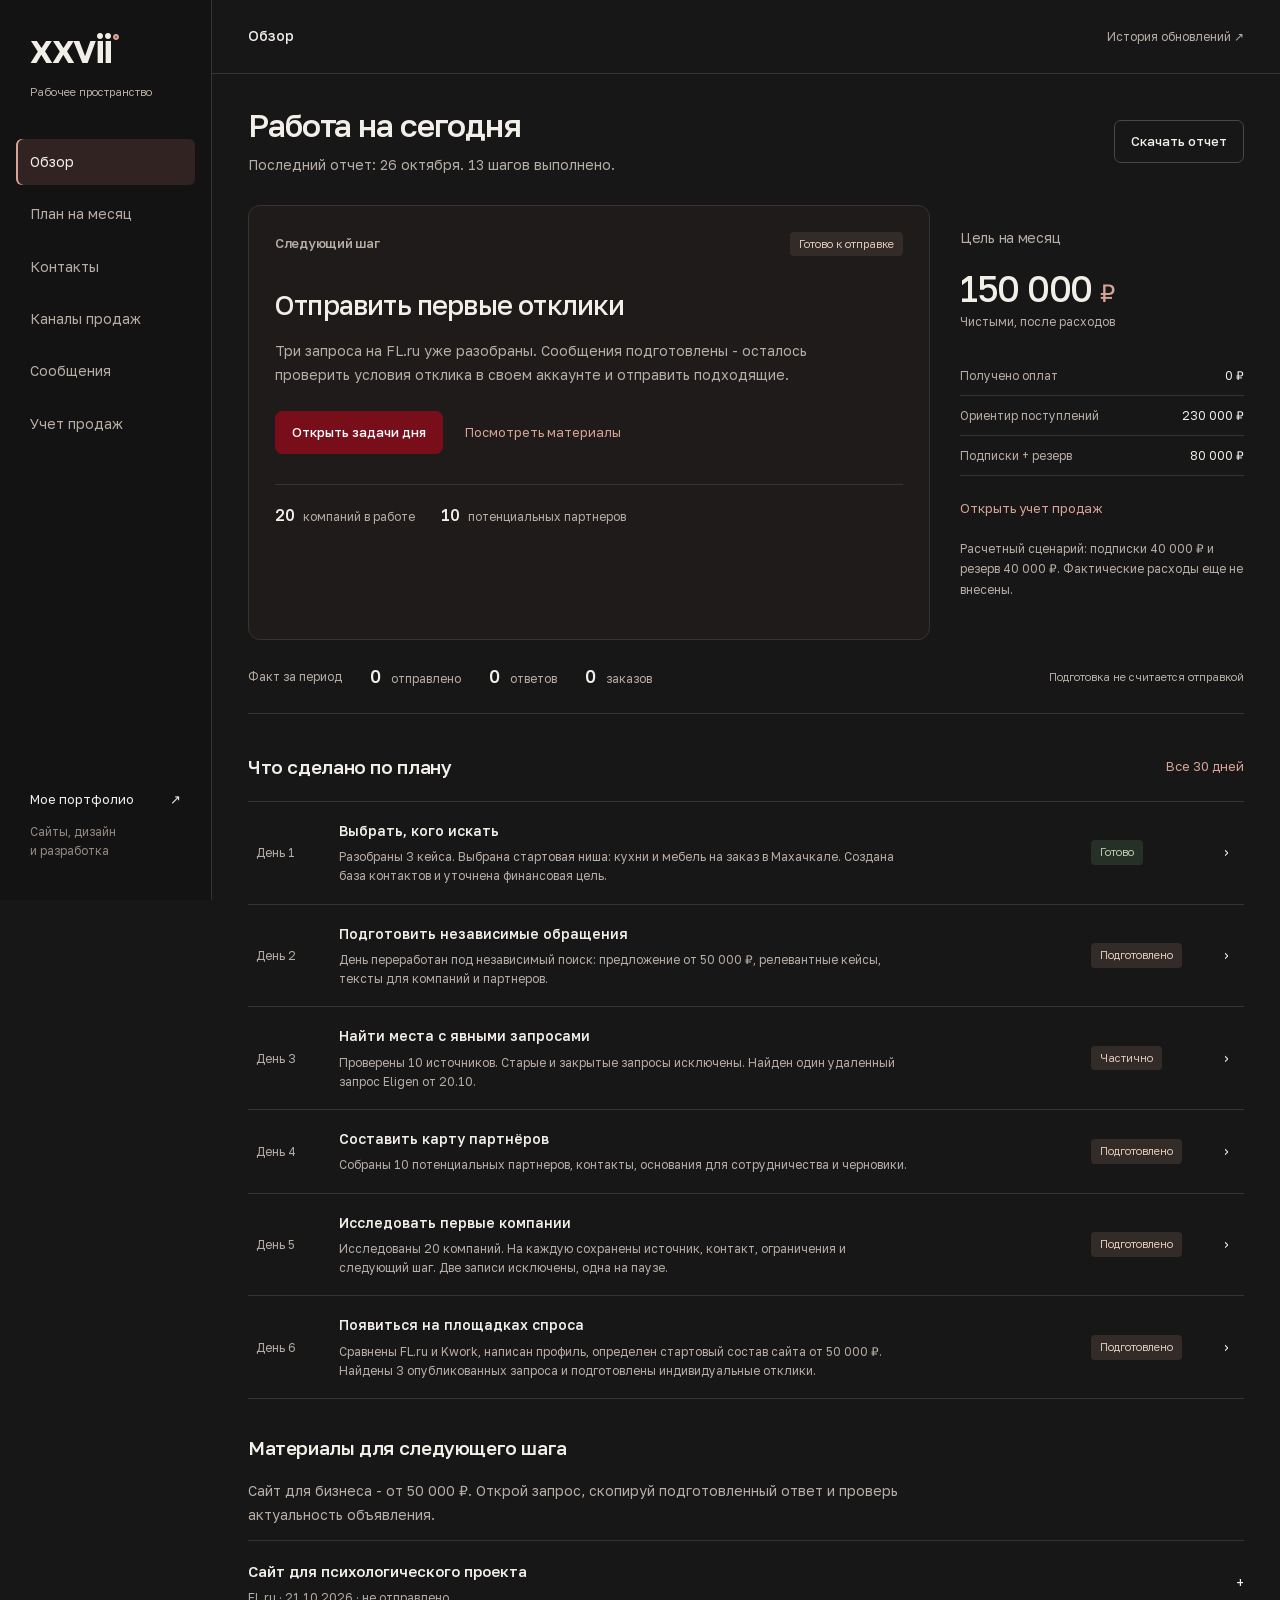
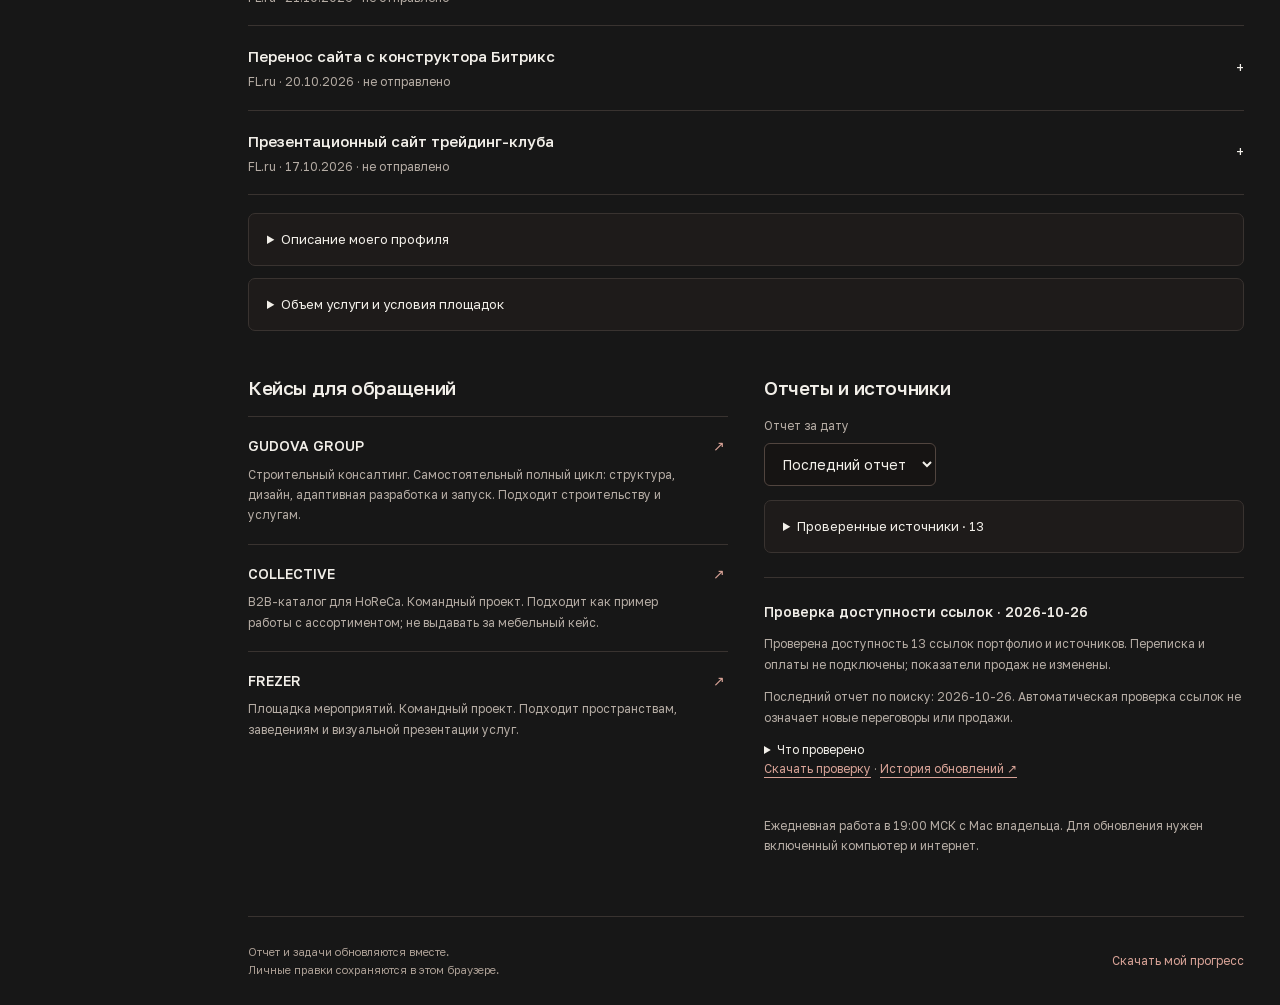
==== docs/index.html @ 3c426dbd "Redesign workspace with XXVII brand and focused daily workflows" ====
<!doctype html>
<html lang="ru"><head><meta charset="UTF-8"><meta name="viewport" content="width=device-width,initial-scale=1"><meta name="theme-color" content="#171717"><title>XXVII - Рабочее пространство</title><meta name="description" content="План работы XXVII: задачи, контакты и отчеты"><link rel="icon" href="assets/favicon.svg"><link rel="preload" href="assets/golos-cyrillic.woff2" as="font" type="font/woff2" crossorigin><link rel="stylesheet" href="style.css?v=912bfc16dd"></head>
<body><a class="skip-link" href="#view">К содержимому</a><aside class="sidebar"><a class="logo" href="#report" aria-label="XXVII - обзор">xxvii<sup>°</sup></a><div class="workspace-name">Рабочее пространство</div><nav aria-label="Разделы"><button data-tab="report"><span>Обзор</span></button><button data-tab="plan"><span>План на месяц</span></button><button data-tab="contacts"><span>Контакты</span></button><button data-tab="channels"><span>Каналы продаж</span></button><button data-tab="scripts"><span>Сообщения</span></button><button data-tab="results"><span>Учет продаж</span></button></nav><div class="side-bottom"><a href="https://xxvii.ru" target="_blank" rel="noopener">Мое портфолио <span aria-hidden="true">↗</span></a><p>Сайты, дизайн<br>и разработка</p></div></aside>
<main><header class="topbar"><span id="workspaceTitle">Обзор</span><a href="https://github.com/jonessssenator-art/xxvii-client-plan" target="_blank" rel="noopener">История обновлений ↗</a></header><div class="workspace-body"><div class="progress-line"><span id="progressLabel">Загрузка прогресса</span><div class="track"><div id="progressBar"></div></div><span id="percent">0%</span></div><section id="view" aria-live="polite"></section><footer><span>Отчет и задачи обновляются вместе.<br>Личные правки сохраняются в этом браузере.</span><button id="export">Скачать мой прогресс</button></footer></div></main><div id="toast" role="status"></div><script src="plan.js?v=7e43757fd9"></script><script src="channels.js?v=e0625d6364"></script><script src="execution.js?v=65f0f03b75"></script><script src="studio.js?v=f3f97618f7"></script><script src="app.js?v=8ce16da7ee"></script></body></html>
---- docs/style.css ----
@font-face{font-family:Golos;src:url('assets/golos-cyrillic.woff2') format('woff2');font-style:normal;font-weight:400 900;font-display:swap;unicode-range:U+301,U+400-45F,U+490-491,U+4B0-4B1,U+2116}@font-face{font-family:Golos;src:url('assets/golos-latin.woff2') format('woff2');font-style:normal;font-weight:400 900;font-display:swap;unicode-range:U+0-FF,U+131,U+152-153,U+2BB-2BC,U+2C6,U+2DA,U+2DC,U+304,U+308,U+329,U+2000-206F,U+20AC,U+2122,U+2191,U+2193,U+2212,U+2215,U+FEFF,U+FFFD}
:root{color-scheme:dark;--bg:#171717;--surface:#1e1b1a;--raised:#25211f;--ink:#f2efe9;--muted:#b6ada5;--line:#393330;--wine:#780e19;--wine-hi:#a3202f;--soft:#d8a397;--green:#b8c9ae}*{box-sizing:border-box}html{scroll-padding-top:90px;scrollbar-color:#554841 var(--bg)}body{margin:0;background:var(--bg);color:var(--ink);font:14px/1.6 Golos,sans-serif;font-synthesis:none}button,input,select,textarea{font:inherit}button,a,input,textarea,select{-webkit-tap-highlight-color:transparent}button{cursor:pointer}a{color:inherit;text-underline-offset:4px}button:focus-visible,a:focus-visible,input:focus-visible,textarea:focus-visible,summary:focus-visible,select:focus-visible{outline:2px solid var(--soft);outline-offset:4px}::selection{background:var(--wine-hi);color:white}button:disabled{opacity:.35;cursor:not-allowed}h1,h2,h3,p{margin-top:0}h1{font-size:32px;font-weight:550;letter-spacing:-.035em;line-height:1.2;margin-bottom:10px}h2{font-size:19px;font-weight:550;letter-spacing:-.02em;line-height:1.35}h3{font-size:16px;font-weight:550;line-height:1.45}p{color:var(--muted);max-width:78ch}b,strong{font-weight:550}small{font-size:12px}.skip-link{position:fixed;top:-100px;z-index:100;background:var(--ink);color:var(--bg);padding:10px}.skip-link:focus{top:10px}.sidebar{position:fixed;inset:0 auto 0 0;width:212px;background:#141313;border-right:1px solid var(--line);padding:28px 16px;display:flex;flex-direction:column}.logo{display:inline-flex;align-items:flex-start;width:max-content;text-decoration:none;font-size:40px;font-weight:600;letter-spacing:-.035em;line-height:1.03;margin:0 14px 14px}.logo sup{font-size:18px;line-height:1.4;color:var(--soft)}.workspace-name{font-size:11px;color:var(--muted);margin:0 14px 38px}.sidebar nav{display:grid;gap:6px}.sidebar nav button{text-align:left;border:0;border-radius:6px;background:transparent;color:var(--muted);padding:12px 14px;min-height:44px}.sidebar nav button:hover{background:var(--surface);color:var(--ink)}.sidebar nav button.active{background:#302321;color:var(--ink);box-shadow:inset 2px 0 var(--soft)}.side-bottom{margin-top:auto;padding:20px 14px 0}.side-bottom a{text-decoration:none;font-size:13px;display:flex;justify-content:space-between}.side-bottom p{font-size:12px;margin-top:12px;color:#928981}main{margin-left:212px}.topbar{height:74px;border-bottom:1px solid var(--line);display:flex;align-items:center;justify-content:space-between;padding:0 36px;gap:20px;background:var(--bg)}.topbar>span{font-weight:500}.topbar a{color:var(--muted);text-decoration:none;font-size:12px}.workspace-body{max-width:1300px;margin:auto;padding:32px 36px 0}.progress-line{display:flex;gap:18px;align-items:center;margin-bottom:30px;font-size:12px;color:var(--muted)}.track{height:3px;flex:1;background:var(--line);border-radius:2px;overflow:hidden}.track>div{height:100%;background:var(--soft)}body:not([data-view=plan]) .progress-line{display:none}#percent{min-width:30px;text-align:right}#view{min-height:65vh}.page-heading{display:flex;justify-content:space-between;align-items:center;gap:20px;margin-bottom:28px}.page-heading p{margin:0;font-size:14px}.btn,.copy{display:inline-flex;align-items:center;justify-content:center;min-height:42px;padding:10px 16px;border:1px solid #51453f;border-radius:7px;color:var(--ink);background:transparent;text-decoration:none;font-size:13px;font-weight:500;white-space:nowrap}.btn:hover,.copy:hover{background:var(--raised)}.btn.primary{background:var(--wine);border-color:var(--wine);color:#fff}.btn.primary:hover{background:var(--wine-hi)}.text-link{border:0;background:none;color:var(--soft);padding:6px 0;font-size:13px;text-decoration:none;cursor:pointer}.text-link:hover{text-decoration:underline}.section-head{display:flex;align-items:center;justify-content:space-between;gap:16px;margin-bottom:18px}.section-head h2,.section-head h3{margin:0}.status{display:inline-flex;align-items:center;width:max-content;padding:4px 9px;border-radius:4px;background:#332b27;color:#dfc7b9;font-size:11px;line-height:1.5;white-space:nowrap}.status-done{background:#273027;color:var(--green)}.overview-grid{display:grid;grid-template-columns:minmax(0,1fr) 290px;gap:24px}.next-action{background:var(--surface);border:1px solid var(--line);border-radius:12px;padding:26px}.next-action .section-head h2{font-size:13px;color:var(--muted)}.next-action>h3{font-size:27px;font-weight:500;letter-spacing:-.03em;margin:30px 0 14px;max-width:520px}.next-action>p{max-width:62ch;line-height:1.7;margin-bottom:24px}.action-links{display:flex;gap:22px;align-items:center}.fact-strip{display:flex;gap:26px;border-top:1px solid var(--line);margin-top:30px;padding-top:18px;font-size:12px;color:var(--muted)}.fact-strip b{color:var(--ink);font-size:16px;margin-right:5px}.finance-ledger{padding:24px 0 16px 6px}.finance-ledger h2{font-size:14px;font-weight:400;margin-bottom:18px;color:var(--muted)}.target-amount{font-size:36px;font-weight:500;letter-spacing:-.035em;line-height:1.3}.target-amount span{color:var(--soft);font-size:24px}.finance-ledger>p{font-size:12px;margin-bottom:24px}.finance-ledger dl{margin:0 0 16px}.finance-ledger dl>div{display:flex;justify-content:space-between;border-bottom:1px solid var(--line);padding:10px 0;gap:12px;font-size:12px}.finance-ledger dt{color:var(--muted)}.finance-ledger dd{margin:0;white-space:nowrap;font-variant-numeric:tabular-nums}.pipeline-line{display:flex;align-items:center;gap:28px;padding:22px 0;border-bottom:1px solid var(--line);margin-bottom:36px;font-size:12px}.pipeline-line>span{color:var(--muted)}.pipeline-line b{font-size:18px;font-variant-numeric:tabular-nums;white-space:nowrap}.pipeline-line small{font-size:12px;font-weight:400;color:var(--muted);margin-left:5px}.pipeline-line p{margin:0 0 0 auto;font-size:11px}.work-log{margin-bottom:36px}.work-row{display:grid;grid-template-columns:65px minmax(0,1fr) 115px 12px;align-items:center;gap:18px;border:0;border-top:1px solid var(--line);background:none;color:var(--ink);padding:18px 8px;width:100%;text-align:left}.work-row:last-child{border-bottom:1px solid var(--line)}.work-row:hover{background:var(--surface)}.work-row strong{display:block;font-size:14px}.work-row small{display:block;max-width:72ch;color:var(--muted);margin-top:5px;font-size:12px;line-height:1.6}.day-number{font-size:12px;color:var(--muted)}.materials{margin:36px 0 44px;scroll-margin-top:24px}.section-intro{line-height:1.7;color:var(--muted)}.job-list{border-top:1px solid var(--line);margin-bottom:18px}.job{border-bottom:1px solid var(--line)}.job>summary{display:flex;align-items:center;justify-content:space-between;padding:18px 0;gap:20px;cursor:pointer;list-style:none}.job strong{font-size:15px}.job small{display:block;color:var(--muted);margin-top:4px}.job-body{padding:8px 0 22px;max-width:780px}.job-body>a{color:var(--soft);font-size:13px}.details{border:1px solid var(--line);border-radius:7px;margin:12px 0;background:var(--surface)}.details>summary{padding:15px 18px;cursor:pointer;font-size:13px}.detail-body{padding:0 18px 18px;line-height:1.75;color:var(--muted)}.detail-body>span{display:block;white-space:pre-line}.detail-body .copy{margin-top:16px}.detail-body a{color:var(--soft)}.reference-grid{display:grid;grid-template-columns:1fr 1fr;gap:36px}.reference-grid>section{min-width:0}.case-row{display:grid;grid-template-columns:1fr 15px;text-decoration:none;padding:18px 0;border-top:1px solid var(--line);gap:7px 12px}.case-row strong{font-size:14px}.case-row span:first-of-type{grid-row:2;line-height:1.7;color:var(--muted);font-size:12px}.case-row span:last-of-type{grid-row:1;grid-column:2;color:var(--soft)}#report-archive>label{display:block;font-size:12px;color:var(--muted);margin-bottom:8px}input,textarea,select{background:#161413;border:1px solid #51453f;border-radius:6px;color:var(--ink);padding:11px 13px;max-width:100%;caret-color:var(--soft)}select{min-height:42px}textarea{resize:vertical;line-height:1.7}::placeholder{color:#a89b93}.schedule-note,.note-help{font-size:12px;color:var(--muted);line-height:1.7}.guidance{border-top:1px solid var(--line);padding:24px 0;margin-top:24px}.guidance h3{margin-bottom:12px}.guidance p{line-height:1.7}.guidance li{margin:10px 0;color:var(--muted)}#daily-checks h3{font-size:14px}#daily-checks p,#daily-checks summary{font-size:12px}#daily-checks a{color:var(--soft)}.month-nav{display:grid;grid-template-columns:repeat(15,minmax(0,1fr));gap:6px;margin:26px 0 32px;padding:16px;border:1px solid var(--line);border-radius:9px;background:var(--surface)}.day{height:38px;padding:0;border:1px solid transparent;border-radius:5px;background:none;color:var(--muted);font-size:12px;position:relative;font-variant-numeric:tabular-nums}.day:hover{background:var(--raised)}.day.done{background:#273027;color:var(--green)}.day.partial:after{content:'';position:absolute;bottom:4px;left:calc(50% - 2px);width:4px;height:4px;border-radius:50%;background:var(--soft)}.day.selected{border-color:var(--soft);color:var(--ink);background:#392824}.day-heading{display:flex;align-items:center;justify-content:space-between;gap:24px;margin-bottom:24px}.day-heading p{margin:0 0 7px;font-size:12px;color:var(--soft)}.day-heading h2{font-size:24px;margin:0;letter-spacing:-.03em}.time{font-size:12px;color:var(--muted);white-space:nowrap}.plan-workspace{display:grid;grid-template-columns:minmax(0,1.5fr) minmax(270px,1fr);gap:30px}.plan-workspace>*{min-width:0}.tasks{border-top:1px solid var(--line)}.task{display:flex;align-items:start;gap:15px;padding:22px 0;border-bottom:1px solid var(--line);cursor:pointer}.task input{margin:3px 0 0;width:19px;height:19px;flex:0 0 19px;accent-color:var(--wine-hi);cursor:pointer}.task b{font-size:15px}.task p{font-size:13px;line-height:1.7;margin:7px 0 0}.task.checked b{color:var(--green)}.task.checked input{accent-color:#52664b}.day-bottom{display:flex;justify-content:space-between;gap:12px;margin:24px 0 30px}.day-notebook{background:var(--surface);border:1px solid var(--line);border-radius:10px;padding:22px;align-self:start}.day-notebook h3{font-size:16px;margin-bottom:8px}.day-notebook>p{font-size:13px}.note-label{display:block;margin:24px 0 10px;font-size:12px;color:var(--muted)}#dayNotes{width:100%;min-height:285px;font-size:13px;padding:13px;border-color:var(--line);background:#191615}.note-help{margin-top:14px}.plain-count{font-size:12px;color:var(--muted);white-space:nowrap}.crm-tools{display:flex;align-items:end;gap:16px;margin:28px 0 22px}.crm-tools label{display:grid;gap:8px;font-size:12px;color:var(--muted)}.crm-tools label:first-child{flex:1;max-width:480px}.crm-tools input{width:100%}.crm-tools>.plain-count{margin-left:auto;padding-bottom:12px}.contact-columns,.contact>summary{display:grid;grid-template-columns:minmax(170px,1fr) minmax(180px,1.1fr) 110px 14px;align-items:center;gap:18px}.contact-columns{font-size:11px;color:var(--muted);padding:12px 12px;border-bottom:1px solid var(--line)}.contact{border-bottom:1px solid var(--line)}.contact>summary{cursor:pointer;list-style:none;padding:20px 12px}.contact>summary:hover{background:var(--surface)}summary::-webkit-details-marker{display:none}.contact-name b{font-size:14px;display:block}.contact-name small{color:var(--muted);display:block;font-size:11px;margin-top:5px}.contact-channel{color:var(--muted);font-size:12px;overflow-wrap:anywhere}.expand-sign{color:var(--soft)}.contact[open]>summary{background:var(--surface)}.contact[open] .expand-sign{transform:rotate(45deg)}.contact-body{display:grid;grid-template-columns:1fr 1.4fr;gap:30px;padding:24px;background:var(--surface)}.contact-body h3{font-size:14px}.contact-evidence p{font-size:13px}.contact-evidence a{font-size:12px;color:var(--soft)}.contact-message .detail-body{padding:0;font-size:13px}.contact-message .section-head{align-items:start}.empty{padding:32px 12px}.eyebrow,.side-label{display:none}#view>h2{font-size:30px;margin-bottom:12px}.filters{display:flex;gap:8px;margin:24px 0}.filter{background:transparent;border:1px solid var(--line);color:var(--muted);padding:8px 14px;border-radius:5px}.filter.active{background:#392824;color:var(--ink);border-color:var(--soft)}.cards{display:grid;grid-template-columns:repeat(2,minmax(0,1fr));gap:24px}.card{padding:24px;border:1px solid var(--line);border-radius:9px;background:var(--surface);min-width:0}.card h3{font-size:19px;margin:12px 0}.card p{font-size:13px;line-height:1.75}.card p>b{display:block;color:var(--ink);font-size:11px;font-weight:500;margin:16px 0 7px}.badge{font-size:11px;color:var(--soft)}.caution{border-top:1px solid var(--line);padding-top:12px}.card .detail-body{padding:0}.sources{margin-top:36px;border-top:1px solid var(--line);padding-top:24px;font-size:12px}.sources a{display:inline-block;color:var(--soft);margin:0 18px 10px 0}.stats{display:grid;grid-template-columns:repeat(4,minmax(0,1fr));gap:20px;margin:28px 0}.stat label{font-size:12px;display:block;color:var(--muted);margin-bottom:10px}.stat input{width:100%;font-size:24px;font-variant-numeric:tabular-nums}footer{display:flex;justify-content:space-between;gap:24px;align-items:center;border-top:1px solid var(--line);padding:24px 0;margin-top:48px;font-size:11px;color:#ac9f95}footer button{border:0;background:none;color:var(--soft);font-size:12px;padding:10px 0}#toast{position:fixed;bottom:24px;left:50%;transform:translateX(-50%);z-index:50;padding:12px 20px;border:1px solid #69574b;border-radius:7px;background:#352924;color:var(--ink);font-size:13px;opacity:0;pointer-events:none;max-width:90vw}#toast.visible{opacity:1}.loading{padding:40px 0}
@media(min-width:1650px){.workspace-body{padding-top:40px}.next-action{padding:30px}.overview-grid{grid-template-columns:minmax(0,1fr) 310px}}
@media(max-width:1150px){.sidebar{width:185px}.logo{font-size:36px}main{margin-left:185px}.workspace-body{padding:28px 24px 0}.topbar{padding:0 24px}.overview-grid{grid-template-columns:minmax(0,1fr) 240px;gap:24px}.next-action{padding:22px}.next-action>h3{font-size:24px}.pipeline-line{gap:20px;flex-wrap:wrap}.pipeline-line p{width:100%;margin:0}.plan-workspace{grid-template-columns:minmax(0,1fr)}.day-notebook{width:100%}#dayNotes{min-height:180px}.contact-columns,.contact>summary{grid-template-columns:minmax(150px,1fr) minmax(150px,1fr) 90px 12px;gap:12px}.contact-body{grid-template-columns:1fr}.reference-grid{gap:24px}}
@media(max-width:760px){.sidebar{position:static;width:100%;padding:18px 20px 0;border-right:0;border-bottom:1px solid var(--line)}.logo{font-size:32px;margin:0}.logo sup{font-size:14px}.workspace-name{margin:-26px 0 24px 100px;font-size:11px}.sidebar nav{display:flex;overflow-x:auto;gap:5px;padding:6px 0 12px}.sidebar nav button{flex-shrink:0;padding:9px 12px;min-height:40px;font-size:12px}.sidebar nav button.active{box-shadow:none;background:#392824}.side-bottom{display:none}main{margin:0}.topbar{height:54px;padding:0 20px;font-size:12px}.topbar a{font-size:11px}.workspace-body{padding:26px 20px 0}.page-heading{align-items:start;gap:16px;margin-bottom:24px}h1,#view>h2{font-size:27px}.page-heading p{font-size:12px}.page-heading>.btn{font-size:11px;padding:9px 11px;min-height:38px}.overview-grid{grid-template-columns:1fr;gap:20px}.next-action{padding:20px}.next-action>h3{margin-top:24px;font-size:25px}.next-action>p{font-size:13px}.action-links{gap:15px;flex-wrap:wrap}.fact-strip{gap:20px;flex-wrap:wrap}.finance-ledger{padding:20px;border:1px solid var(--line);border-radius:10px}.finance-ledger dl{margin-bottom:10px}.target-amount{font-size:32px}.finance-ledger>p{margin-bottom:16px}.pipeline-line{gap:18px;margin-bottom:28px;padding:20px 0}.pipeline-line>span{width:100%}.pipeline-line b{font-size:18px}.pipeline-line small{font-size:11px}.pipeline-line p{font-size:11px}.work-row{grid-template-columns:50px 1fr;gap:8px 12px;padding:18px 0}.work-row .status{grid-column:2;margin-top:4px}.work-row>span:last-child{display:none}.work-row strong{font-size:13px}.work-row small{font-size:12px}.section-head h2{font-size:17px}.reference-grid{grid-template-columns:1fr;gap:32px}.month-nav{grid-template-columns:repeat(10,minmax(0,1fr));padding:10px;gap:4px;margin:22px 0}.day{height:34px;font-size:11px}.day-heading{align-items:start}.day-heading h2{font-size:22px}.day-heading .time{font-size:11px}.plan-workspace{gap:24px}.task{padding:20px 0;gap:12px}.task b{font-size:14px}.task p{font-size:12px}.day-bottom .btn{font-size:12px;padding:9px 12px}.day-notebook{padding:18px}.progress-line{gap:12px;font-size:11px;margin-bottom:24px}.contact-columns{display:none}.contact>summary{grid-template-columns:minmax(0,1fr) 90px 12px;gap:8px;padding:18px 0}.contact-channel{grid-row:2;grid-column:1 / -1;font-size:12px}.contact-name small{display:none}.contact .status{font-size:10px}.contact-body{padding:20px 16px;gap:20px}.crm-tools{flex-wrap:wrap;gap:12px;margin-top:24px}.crm-tools label:first-child{width:100%;max-width:none;flex:auto}.crm-tools input{min-height:44px}.contact-message .section-head{flex-wrap:wrap;gap:8px}.cards{grid-template-columns:1fr;gap:18px}.card{padding:20px}.stats{grid-template-columns:1fr 1fr;gap:18px}.stat input{font-size:22px}.filters{flex-wrap:wrap}footer{align-items:start;font-size:10px;margin-top:36px}footer button{font-size:11px;max-width:120px;text-align:right}details .copy{white-space:normal}.plain-count{font-size:11px}.page-heading>.plain-count{padding-top:8px}.job strong{font-size:14px}.job small{font-size:11px}.schedule-note{font-size:11px}}
@media(prefers-reduced-motion:reduce){*{scroll-behavior:auto!important}}
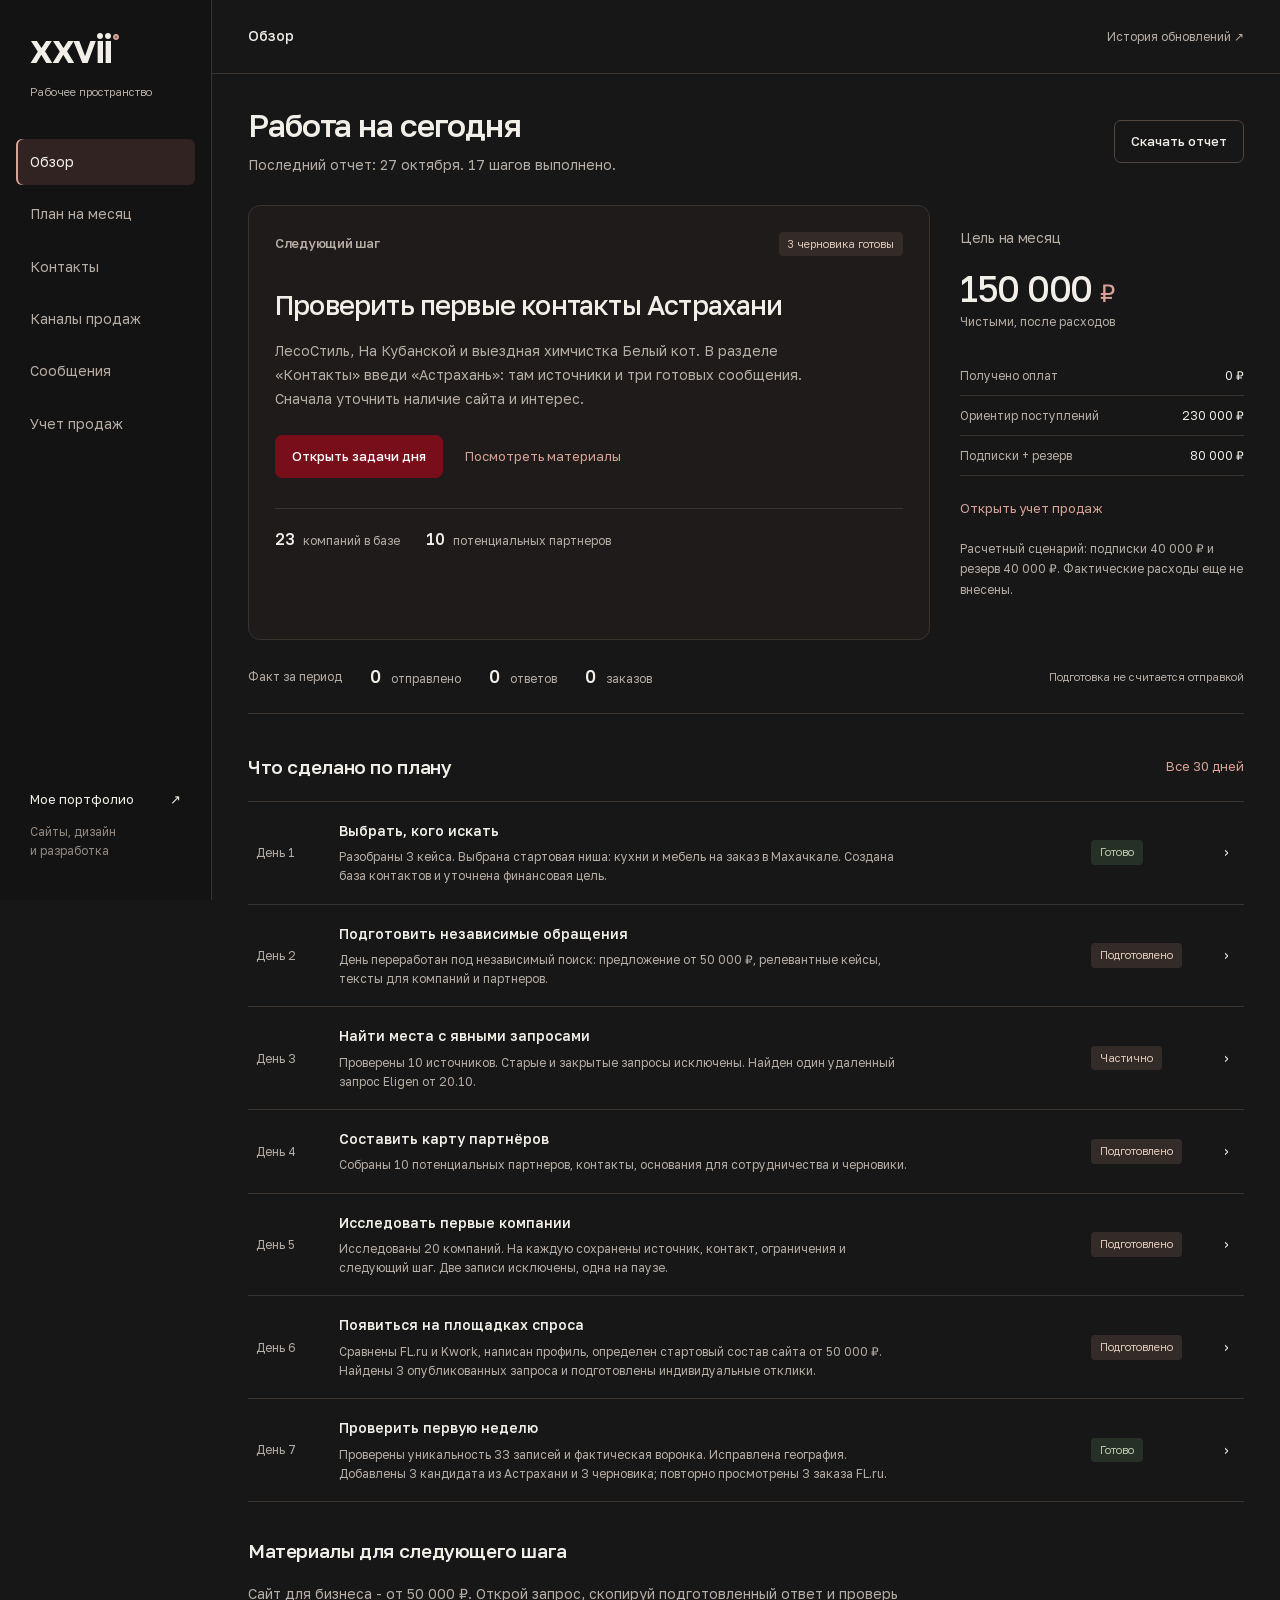
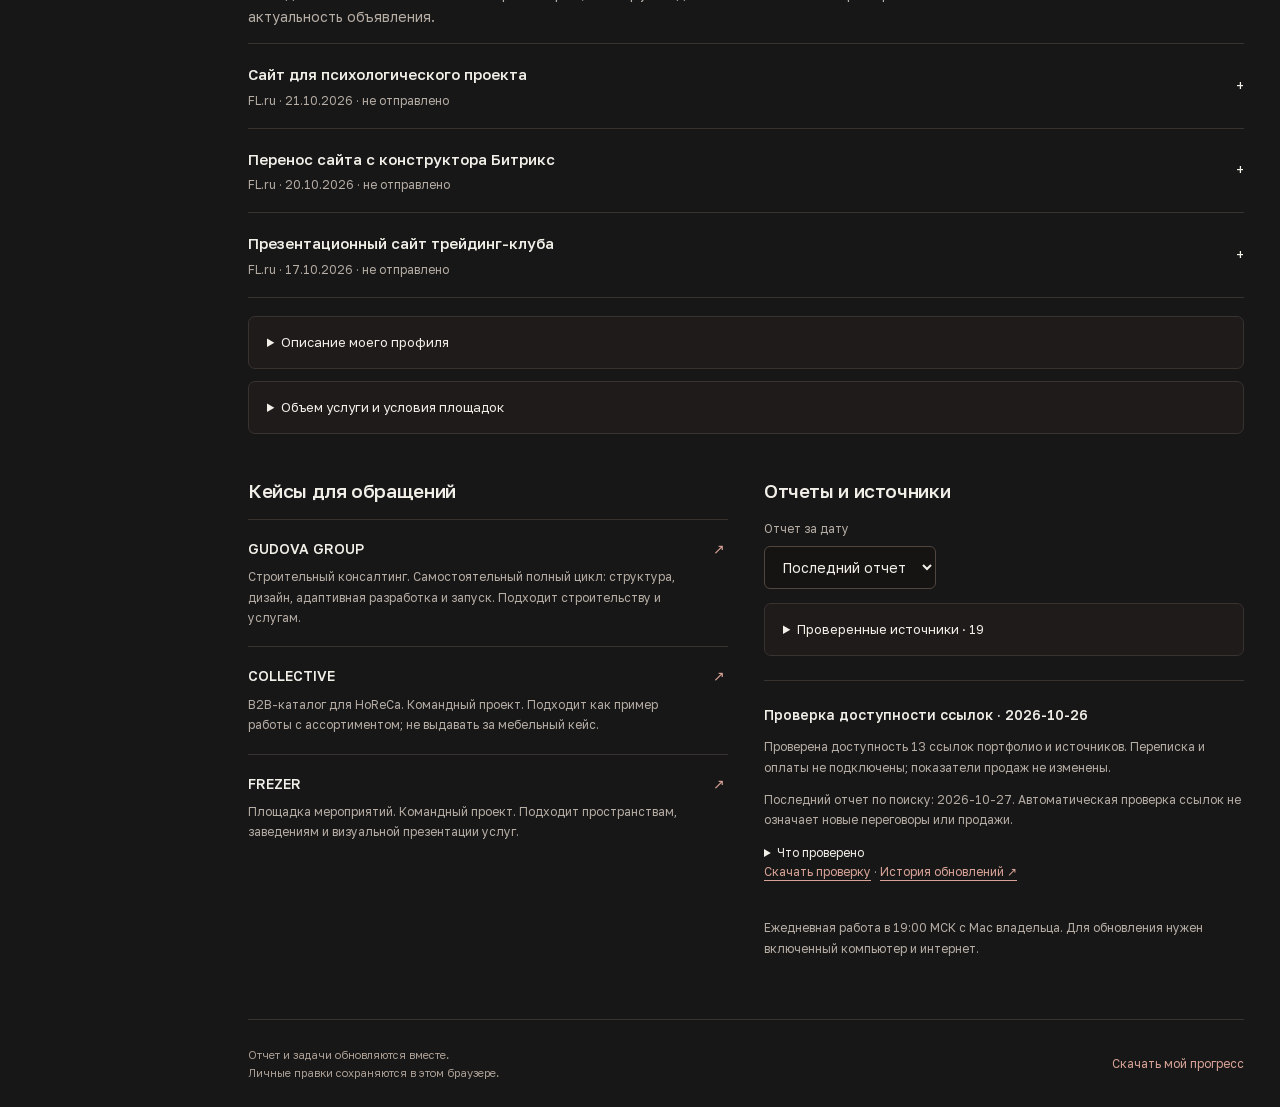
==== commit db99a8d6: "Record day seven review and Astrakhan outreach candidates" ====
--- a/docs/index.html
+++ b/docs/index.html
@@ -1,4 +1,4 @@
 <!doctype html>
 <html lang="ru"><head><meta charset="UTF-8"><meta name="viewport" content="width=device-width,initial-scale=1"><meta name="theme-color" content="#171717"><title>XXVII - Рабочее пространство</title><meta name="description" content="План работы XXVII: задачи, контакты и отчеты"><link rel="icon" href="assets/favicon.svg"><link rel="preload" href="assets/golos-cyrillic.woff2" as="font" type="font/woff2" crossorigin><link rel="stylesheet" href="style.css?v=912bfc16dd"></head>
 <body><a class="skip-link" href="#view">К содержимому</a><aside class="sidebar"><a class="logo" href="#report" aria-label="XXVII - обзор">xxvii<sup>°</sup></a><div class="workspace-name">Рабочее пространство</div><nav aria-label="Разделы"><button data-tab="report"><span>Обзор</span></button><button data-tab="plan"><span>План на месяц</span></button><button data-tab="contacts"><span>Контакты</span></button><button data-tab="channels"><span>Каналы продаж</span></button><button data-tab="scripts"><span>Сообщения</span></button><button data-tab="results"><span>Учет продаж</span></button></nav><div class="side-bottom"><a href="https://xxvii.ru" target="_blank" rel="noopener">Мое портфолио <span aria-hidden="true">↗</span></a><p>Сайты, дизайн<br>и разработка</p></div></aside>
-<main><header class="topbar"><span id="workspaceTitle">Обзор</span><a href="https://github.com/jonessssenator-art/xxvii-client-plan" target="_blank" rel="noopener">История обновлений ↗</a></header><div class="workspace-body"><div class="progress-line"><span id="progressLabel">Загрузка прогресса</span><div class="track"><div id="progressBar"></div></div><span id="percent">0%</span></div><section id="view" aria-live="polite"></section><footer><span>Отчет и задачи обновляются вместе.<br>Личные правки сохраняются в этом браузере.</span><button id="export">Скачать мой прогресс</button></footer></div></main><div id="toast" role="status"></div><script src="plan.js?v=7e43757fd9"></script><script src="channels.js?v=e0625d6364"></script><script src="execution.js?v=65f0f03b75"></script><script src="studio.js?v=f3f97618f7"></script><script src="app.js?v=8ce16da7ee"></script></body></html>
+<main><header class="topbar"><span id="workspaceTitle">Обзор</span><a href="https://github.com/jonessssenator-art/xxvii-client-plan" target="_blank" rel="noopener">История обновлений ↗</a></header><div class="workspace-body"><div class="progress-line"><span id="progressLabel">Загрузка прогресса</span><div class="track"><div id="progressBar"></div></div><span id="percent">0%</span></div><section id="view" aria-live="polite"></section><footer><span>Отчет и задачи обновляются вместе.<br>Личные правки сохраняются в этом браузере.</span><button id="export">Скачать мой прогресс</button></footer></div></main><div id="toast" role="status"></div><script src="plan.js?v=7e43757fd9"></script><script src="channels.js?v=e0625d6364"></script><script src="execution.js?v=165aca7e78"></script><script src="studio.js?v=bc5b9829ac"></script><script src="app.js?v=8ce16da7ee"></script></body></html>
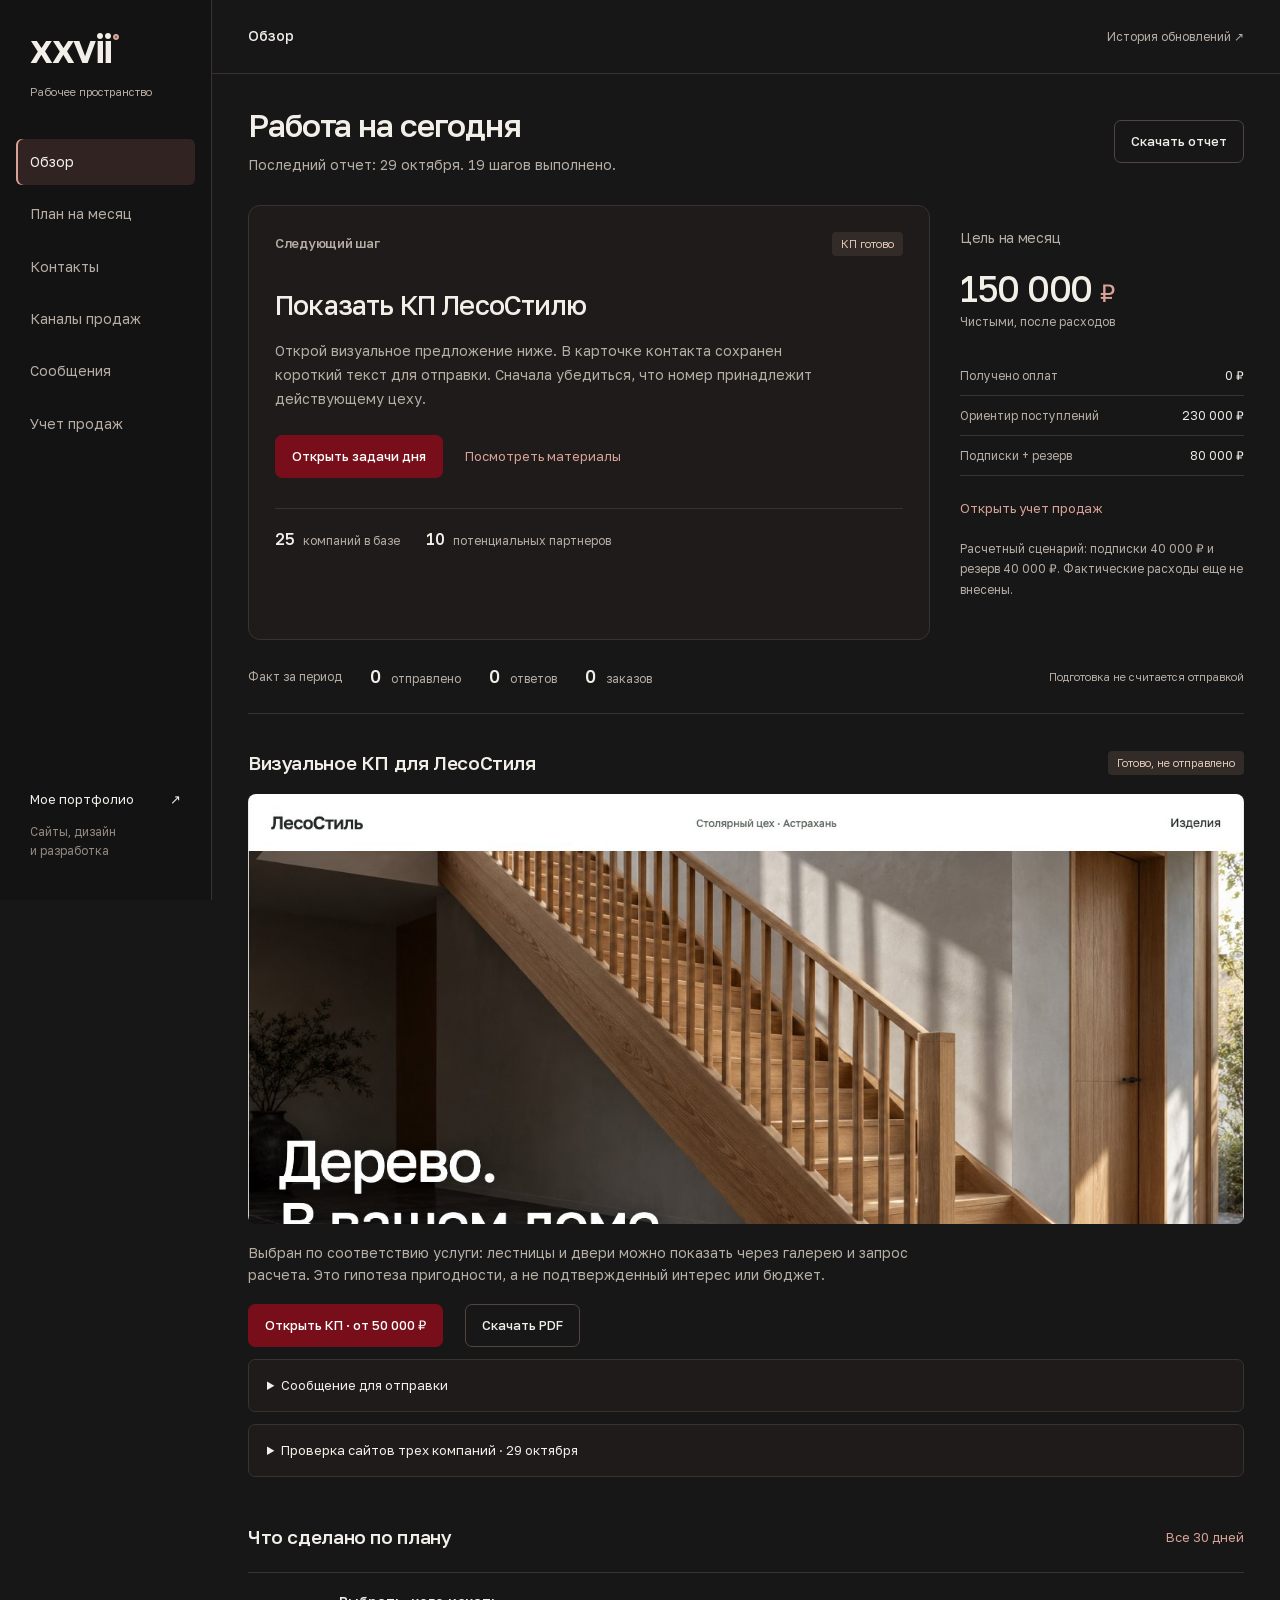
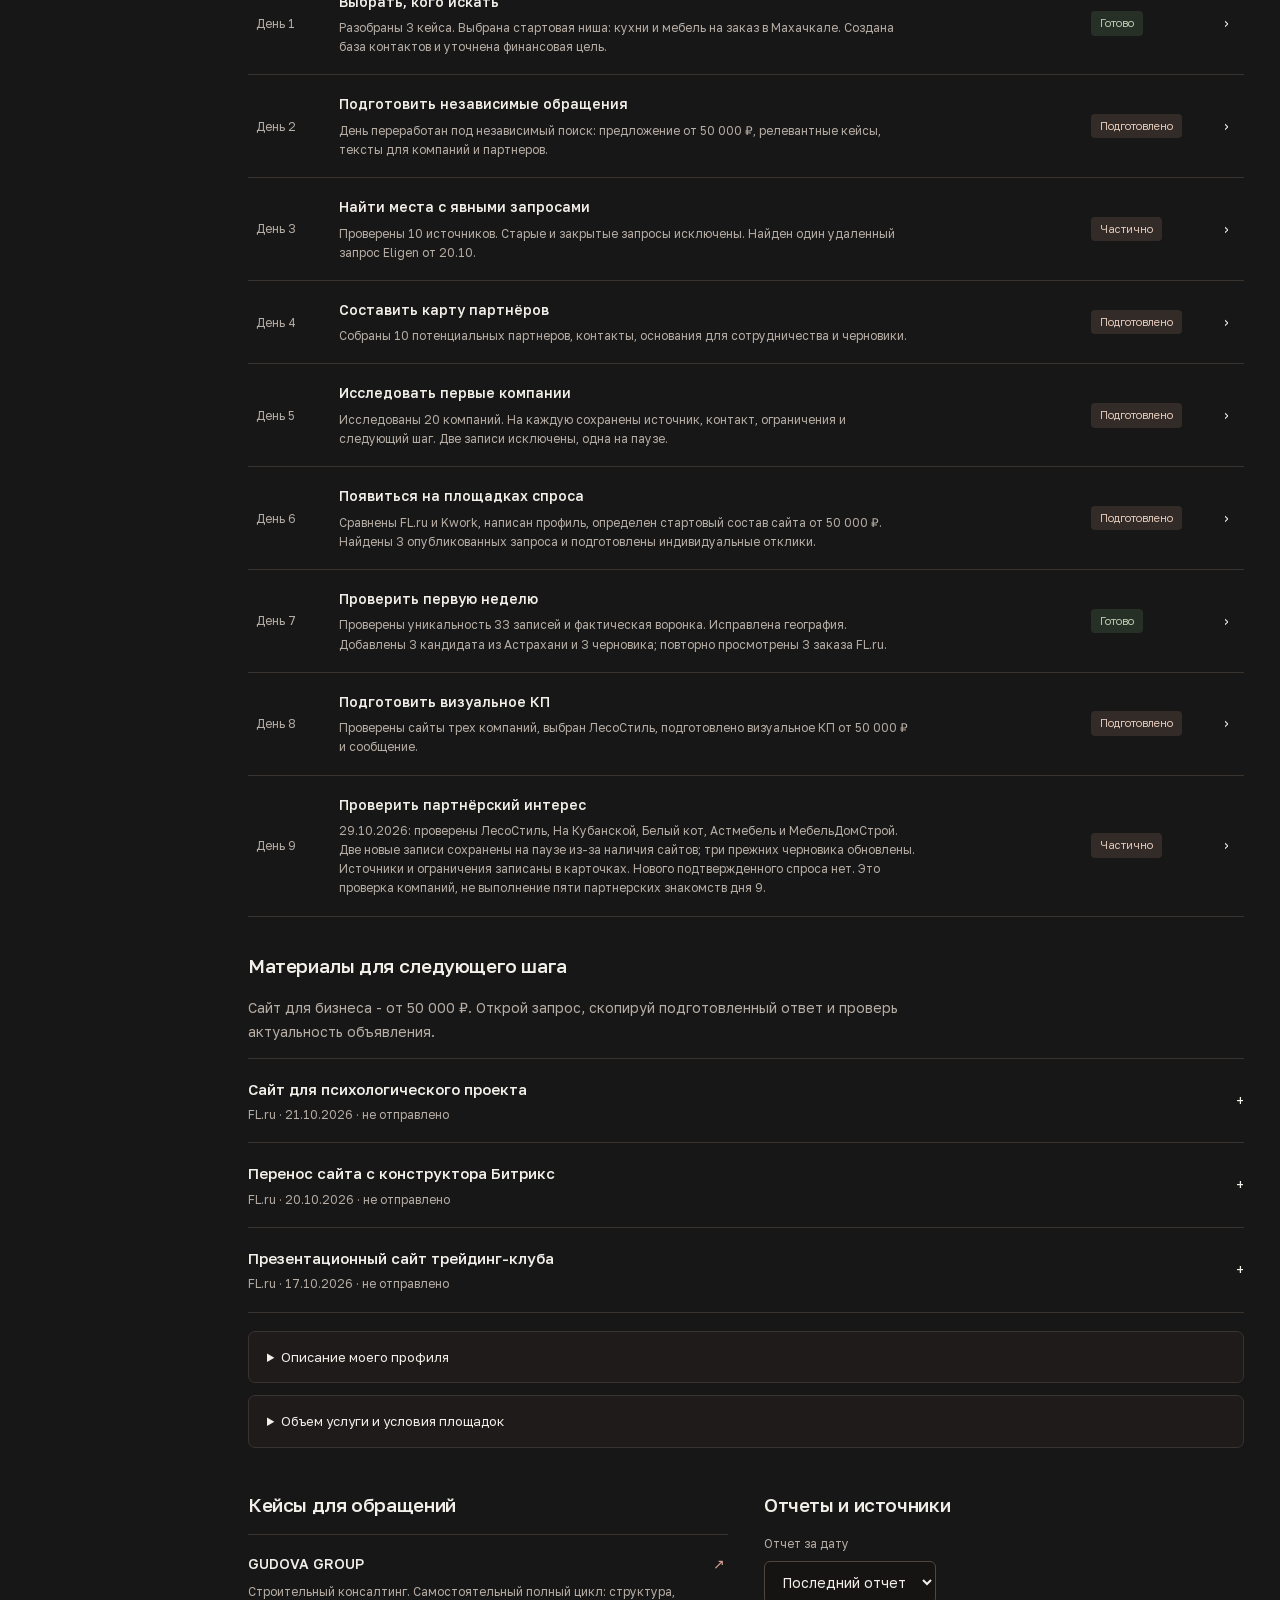
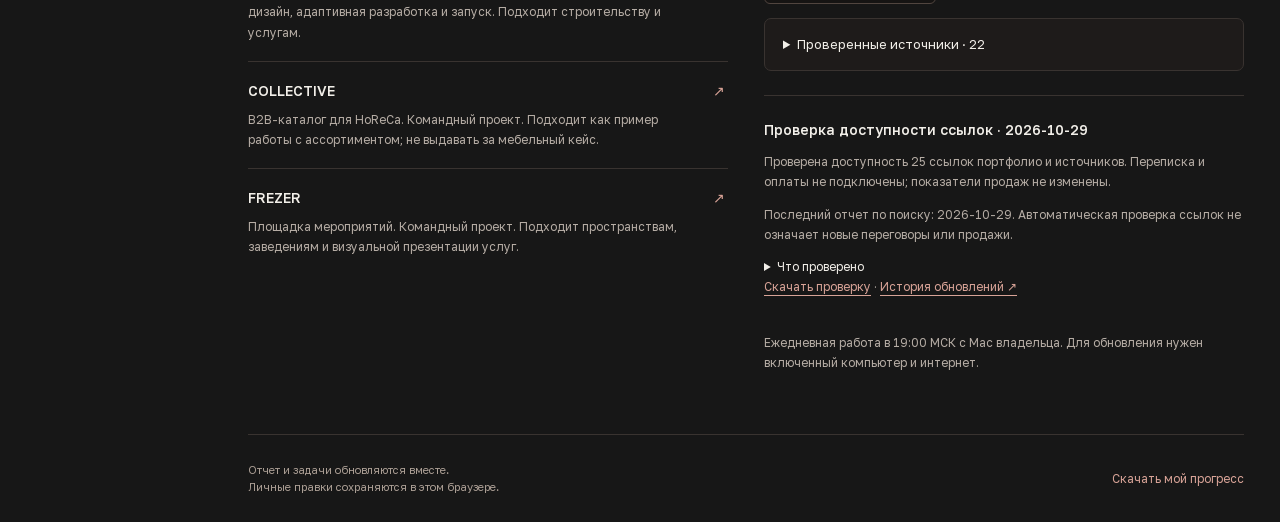
==== commit d0572a56: "Publish visual LesoStil proposal and website verification" ====
--- a/docs/index.html
+++ b/docs/index.html
@@ -1,4 +1,4 @@
 <!doctype html>
 <html lang="ru"><head><meta charset="UTF-8"><meta name="viewport" content="width=device-width,initial-scale=1"><meta name="theme-color" content="#171717"><title>XXVII - Рабочее пространство</title><meta name="description" content="План работы XXVII: задачи, контакты и отчеты"><link rel="icon" href="assets/favicon.svg"><link rel="preload" href="assets/golos-cyrillic.woff2" as="font" type="font/woff2" crossorigin><link rel="stylesheet" href="style.css?v=912bfc16dd"></head>
 <body><a class="skip-link" href="#view">К содержимому</a><aside class="sidebar"><a class="logo" href="#report" aria-label="XXVII - обзор">xxvii<sup>°</sup></a><div class="workspace-name">Рабочее пространство</div><nav aria-label="Разделы"><button data-tab="report"><span>Обзор</span></button><button data-tab="plan"><span>План на месяц</span></button><button data-tab="contacts"><span>Контакты</span></button><button data-tab="channels"><span>Каналы продаж</span></button><button data-tab="scripts"><span>Сообщения</span></button><button data-tab="results"><span>Учет продаж</span></button></nav><div class="side-bottom"><a href="https://xxvii.ru" target="_blank" rel="noopener">Мое портфолио <span aria-hidden="true">↗</span></a><p>Сайты, дизайн<br>и разработка</p></div></aside>
-<main><header class="topbar"><span id="workspaceTitle">Обзор</span><a href="https://github.com/jonessssenator-art/xxvii-client-plan" target="_blank" rel="noopener">История обновлений ↗</a></header><div class="workspace-body"><div class="progress-line"><span id="progressLabel">Загрузка прогресса</span><div class="track"><div id="progressBar"></div></div><span id="percent">0%</span></div><section id="view" aria-live="polite"></section><footer><span>Отчет и задачи обновляются вместе.<br>Личные правки сохраняются в этом браузере.</span><button id="export">Скачать мой прогресс</button></footer></div></main><div id="toast" role="status"></div><script src="plan.js?v=7e43757fd9"></script><script src="channels.js?v=e0625d6364"></script><script src="execution.js?v=165aca7e78"></script><script src="studio.js?v=bc5b9829ac"></script><script src="app.js?v=8ce16da7ee"></script></body></html>
+<main><header class="topbar"><span id="workspaceTitle">Обзор</span><a href="https://github.com/jonessssenator-art/xxvii-client-plan" target="_blank" rel="noopener">История обновлений ↗</a></header><div class="workspace-body"><div class="progress-line"><span id="progressLabel">Загрузка прогресса</span><div class="track"><div id="progressBar"></div></div><span id="percent">0%</span></div><section id="view" aria-live="polite"></section><footer><span>Отчет и задачи обновляются вместе.<br>Личные правки сохраняются в этом браузере.</span><button id="export">Скачать мой прогресс</button></footer></div></main><div id="toast" role="status"></div><script src="plan.js?v=7e43757fd9"></script><script src="channels.js?v=e0625d6364"></script><script src="execution.js?v=05a08fbb4a"></script><script src="studio.js?v=37f13f7a26"></script><script src="app.js?v=8ce16da7ee"></script></body></html>
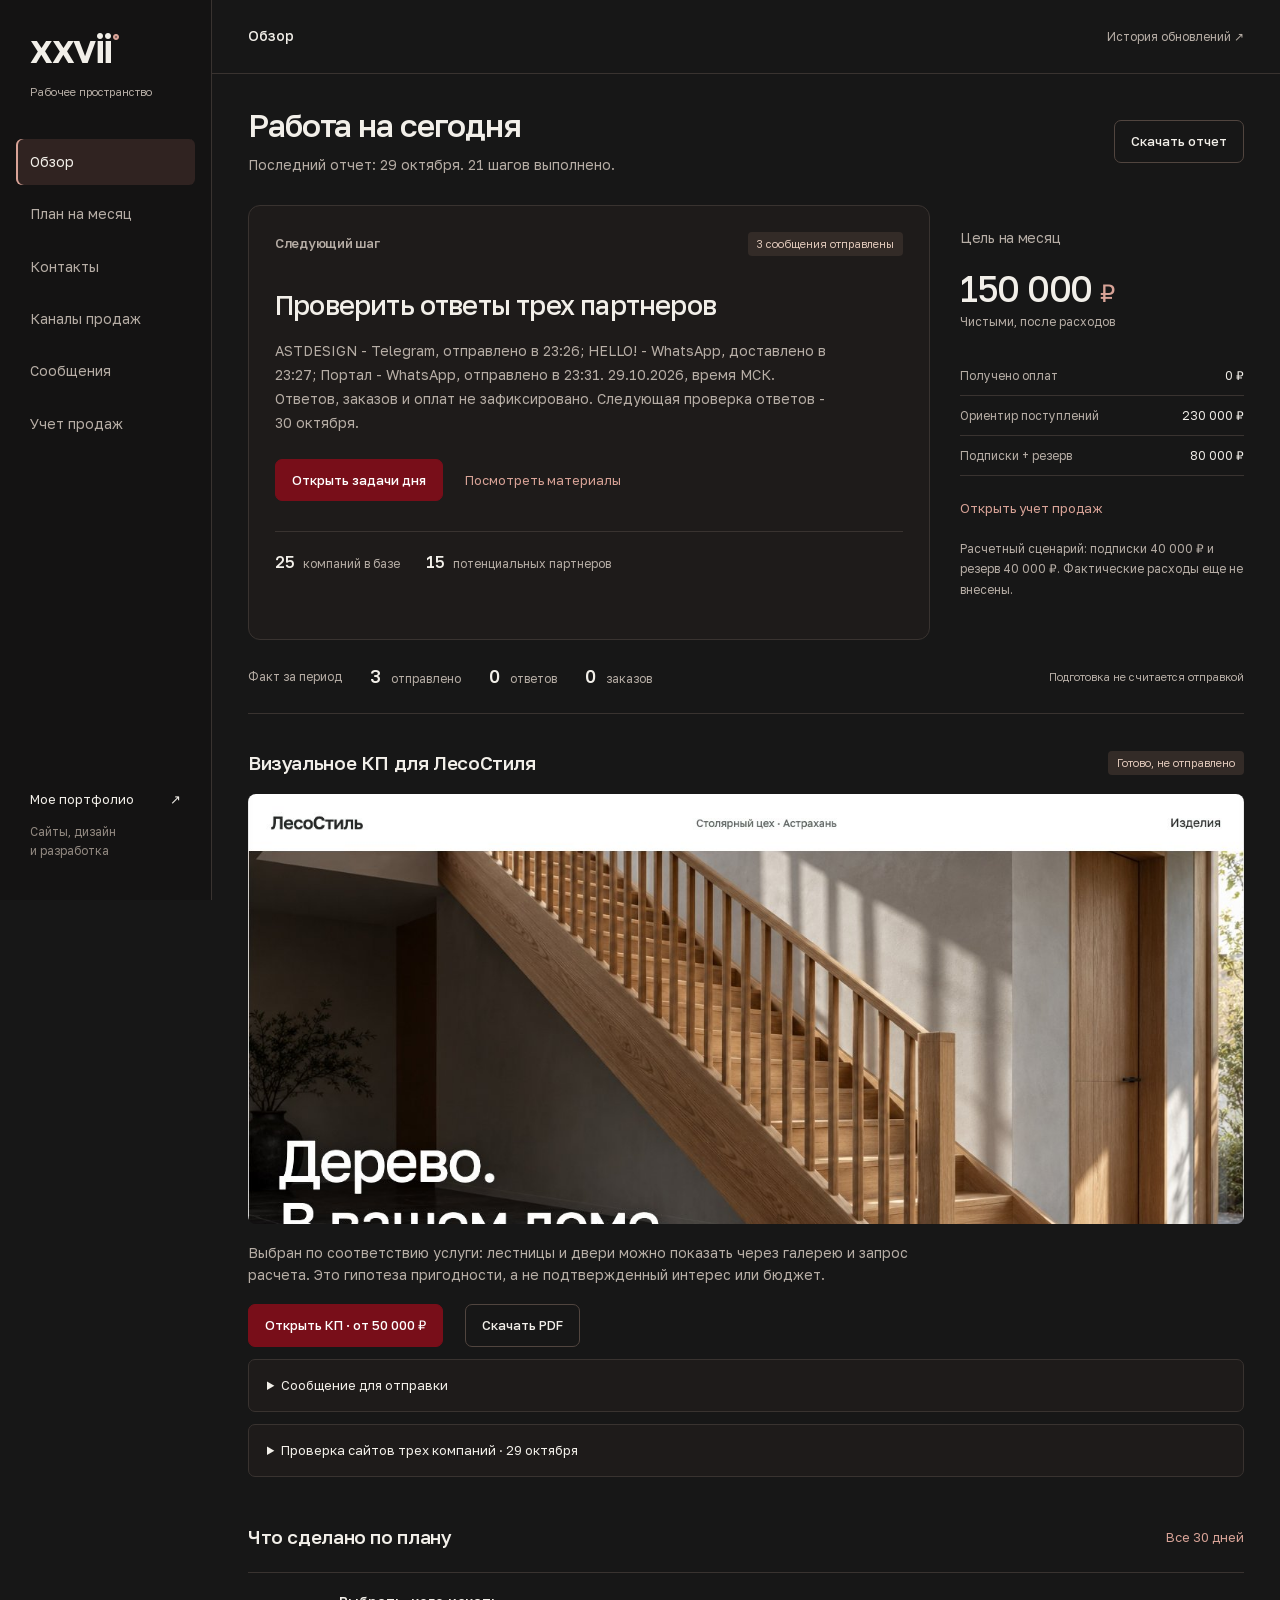
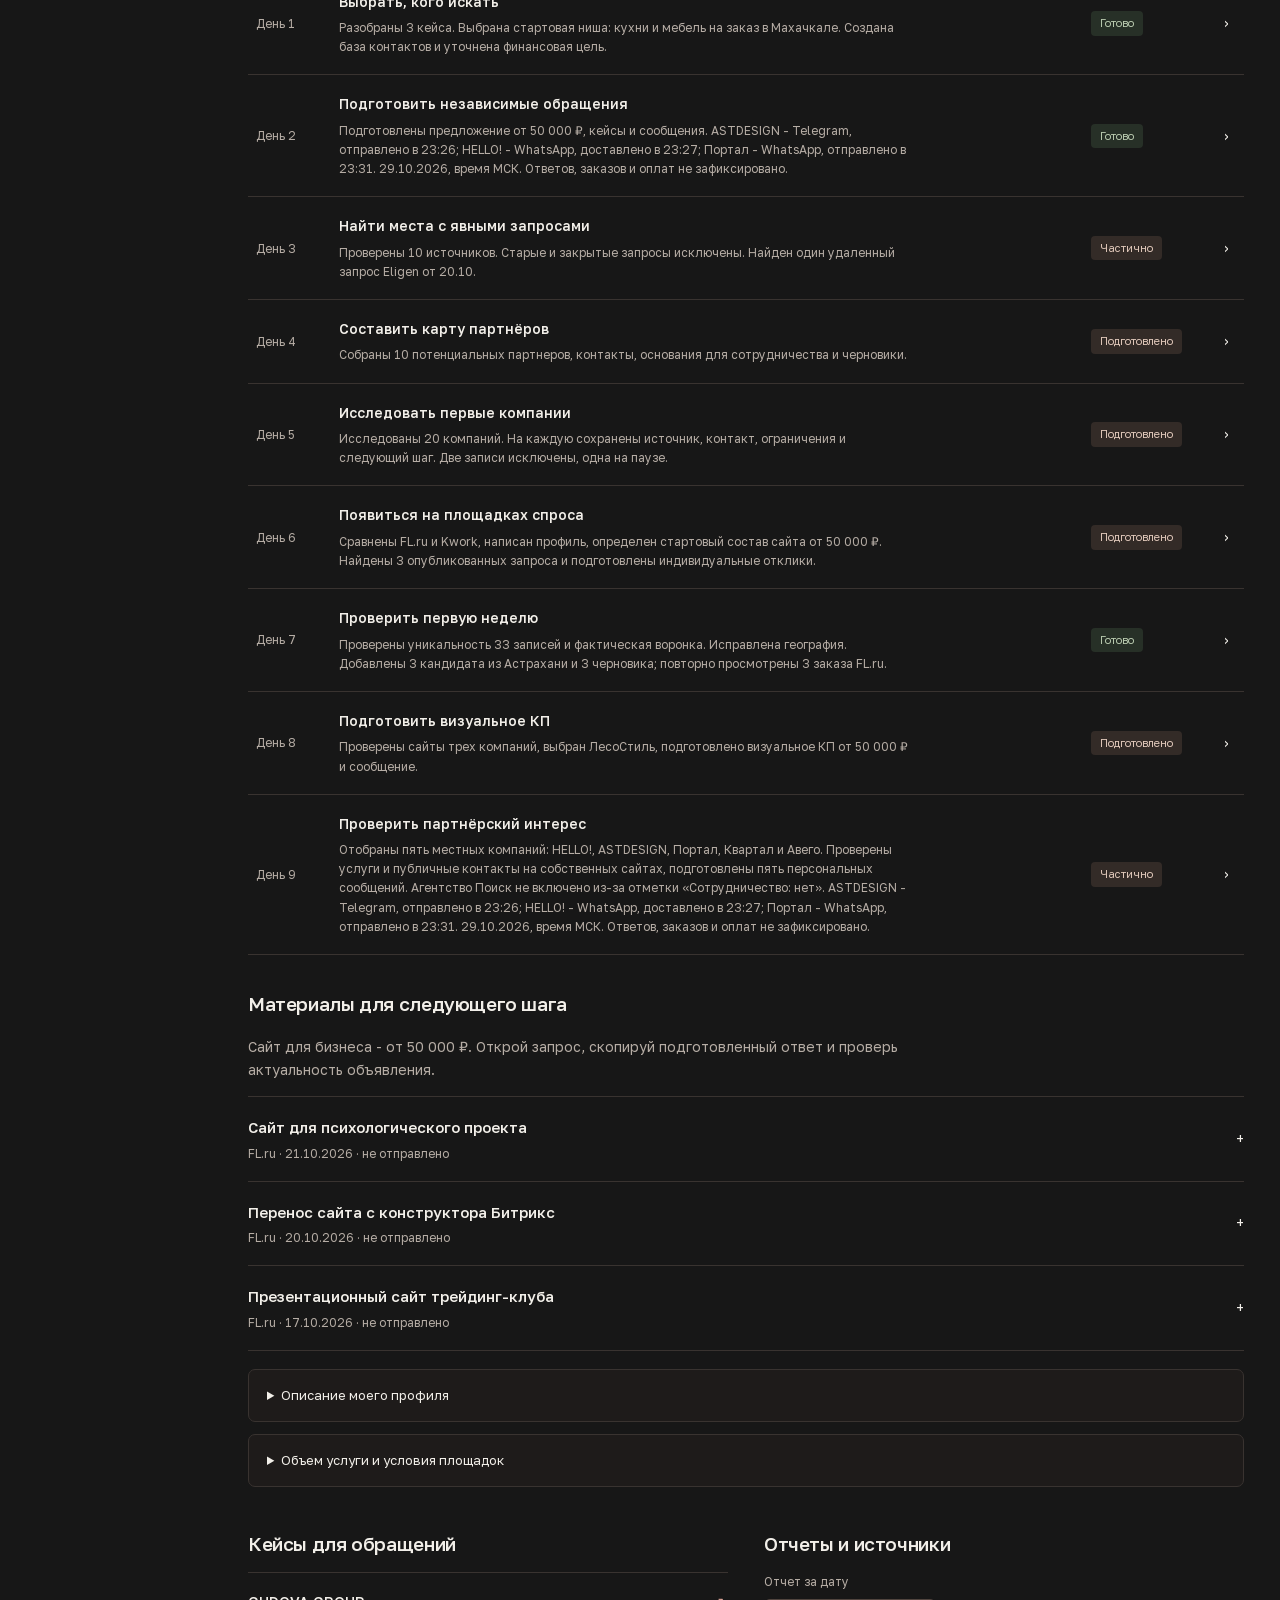
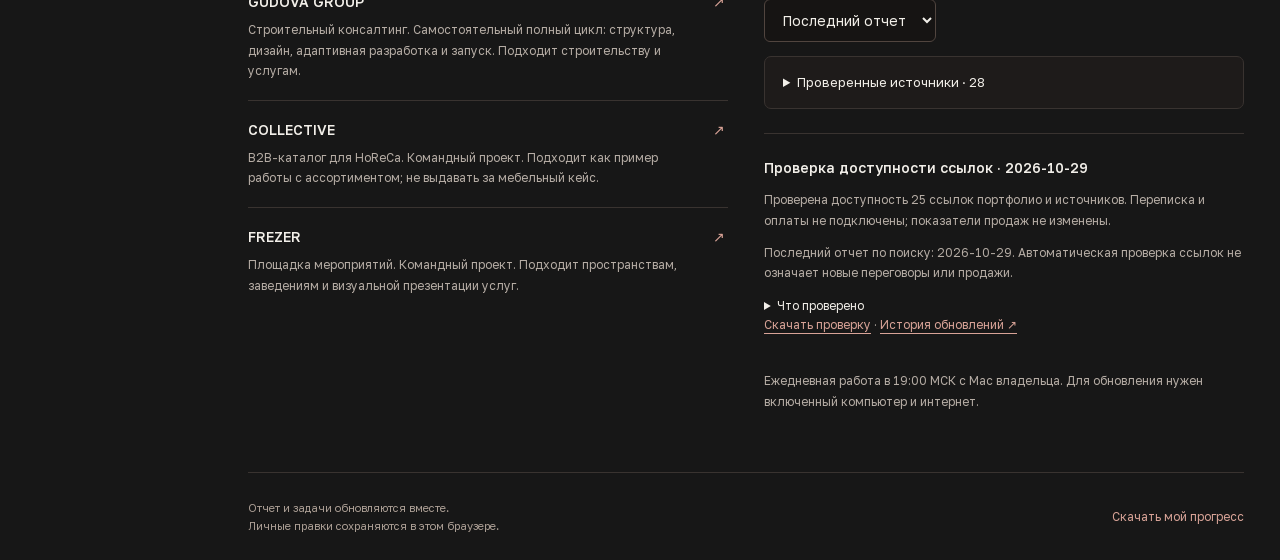
==== commit 222a0a05: "Record three verified partner messages and update outreach progress" ====
--- a/docs/index.html
+++ b/docs/index.html
@@ -1,4 +1,4 @@
 <!doctype html>
 <html lang="ru"><head><meta charset="UTF-8"><meta name="viewport" content="width=device-width,initial-scale=1"><meta name="theme-color" content="#171717"><title>XXVII - Рабочее пространство</title><meta name="description" content="План работы XXVII: задачи, контакты и отчеты"><link rel="icon" href="assets/favicon.svg"><link rel="preload" href="assets/golos-cyrillic.woff2" as="font" type="font/woff2" crossorigin><link rel="stylesheet" href="style.css?v=912bfc16dd"></head>
 <body><a class="skip-link" href="#view">К содержимому</a><aside class="sidebar"><a class="logo" href="#report" aria-label="XXVII - обзор">xxvii<sup>°</sup></a><div class="workspace-name">Рабочее пространство</div><nav aria-label="Разделы"><button data-tab="report"><span>Обзор</span></button><button data-tab="plan"><span>План на месяц</span></button><button data-tab="contacts"><span>Контакты</span></button><button data-tab="channels"><span>Каналы продаж</span></button><button data-tab="scripts"><span>Сообщения</span></button><button data-tab="results"><span>Учет продаж</span></button></nav><div class="side-bottom"><a href="https://xxvii.ru" target="_blank" rel="noopener">Мое портфолио <span aria-hidden="true">↗</span></a><p>Сайты, дизайн<br>и разработка</p></div></aside>
-<main><header class="topbar"><span id="workspaceTitle">Обзор</span><a href="https://github.com/jonessssenator-art/xxvii-client-plan" target="_blank" rel="noopener">История обновлений ↗</a></header><div class="workspace-body"><div class="progress-line"><span id="progressLabel">Загрузка прогресса</span><div class="track"><div id="progressBar"></div></div><span id="percent">0%</span></div><section id="view" aria-live="polite"></section><footer><span>Отчет и задачи обновляются вместе.<br>Личные правки сохраняются в этом браузере.</span><button id="export">Скачать мой прогресс</button></footer></div></main><div id="toast" role="status"></div><script src="plan.js?v=7e43757fd9"></script><script src="channels.js?v=e0625d6364"></script><script src="execution.js?v=05a08fbb4a"></script><script src="studio.js?v=37f13f7a26"></script><script src="app.js?v=8ce16da7ee"></script></body></html>
+<main><header class="topbar"><span id="workspaceTitle">Обзор</span><a href="https://github.com/jonessssenator-art/xxvii-client-plan" target="_blank" rel="noopener">История обновлений ↗</a></header><div class="workspace-body"><div class="progress-line"><span id="progressLabel">Загрузка прогресса</span><div class="track"><div id="progressBar"></div></div><span id="percent">0%</span></div><section id="view" aria-live="polite"></section><footer><span>Отчет и задачи обновляются вместе.<br>Личные правки сохраняются в этом браузере.</span><button id="export">Скачать мой прогресс</button></footer></div></main><div id="toast" role="status"></div><script src="plan.js?v=7e43757fd9"></script><script src="channels.js?v=e0625d6364"></script><script src="execution.js?v=340889ccc2"></script><script src="studio.js?v=37f13f7a26"></script><script src="app.js?v=8ce16da7ee"></script></body></html>
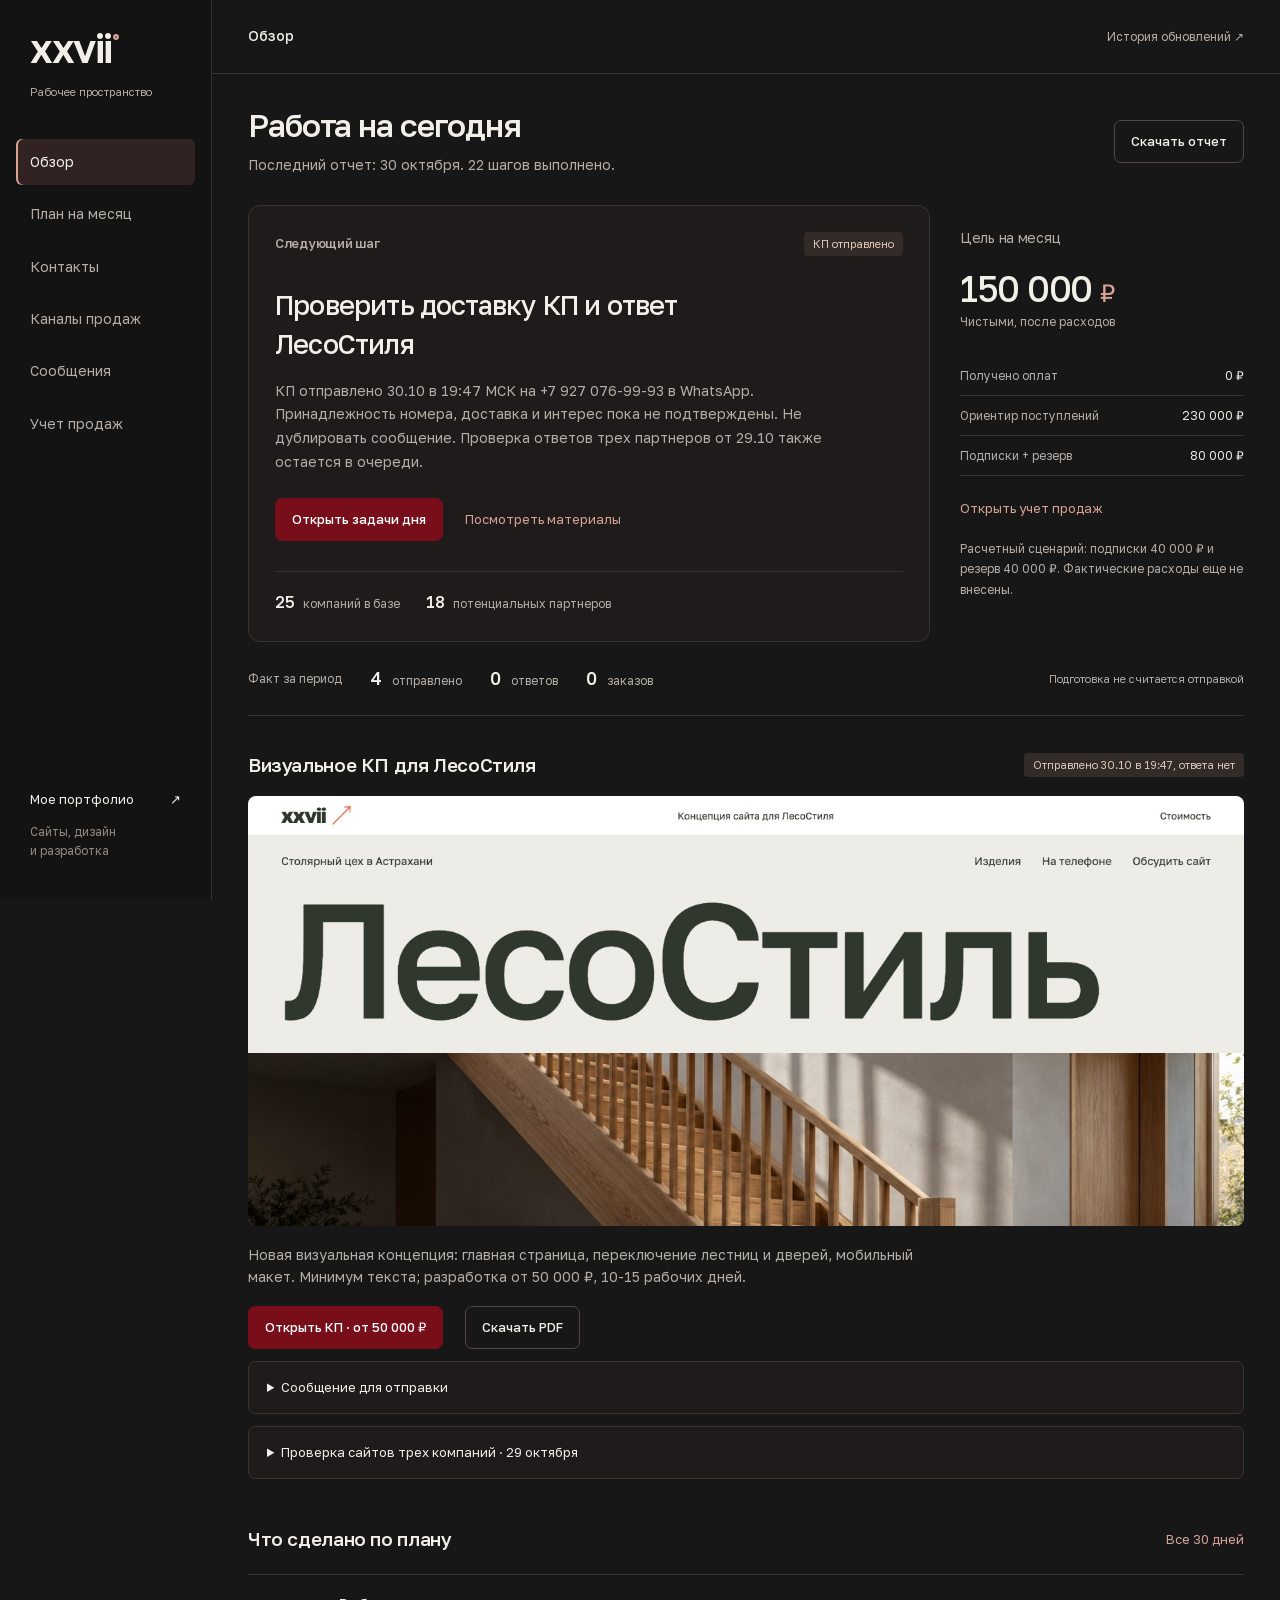
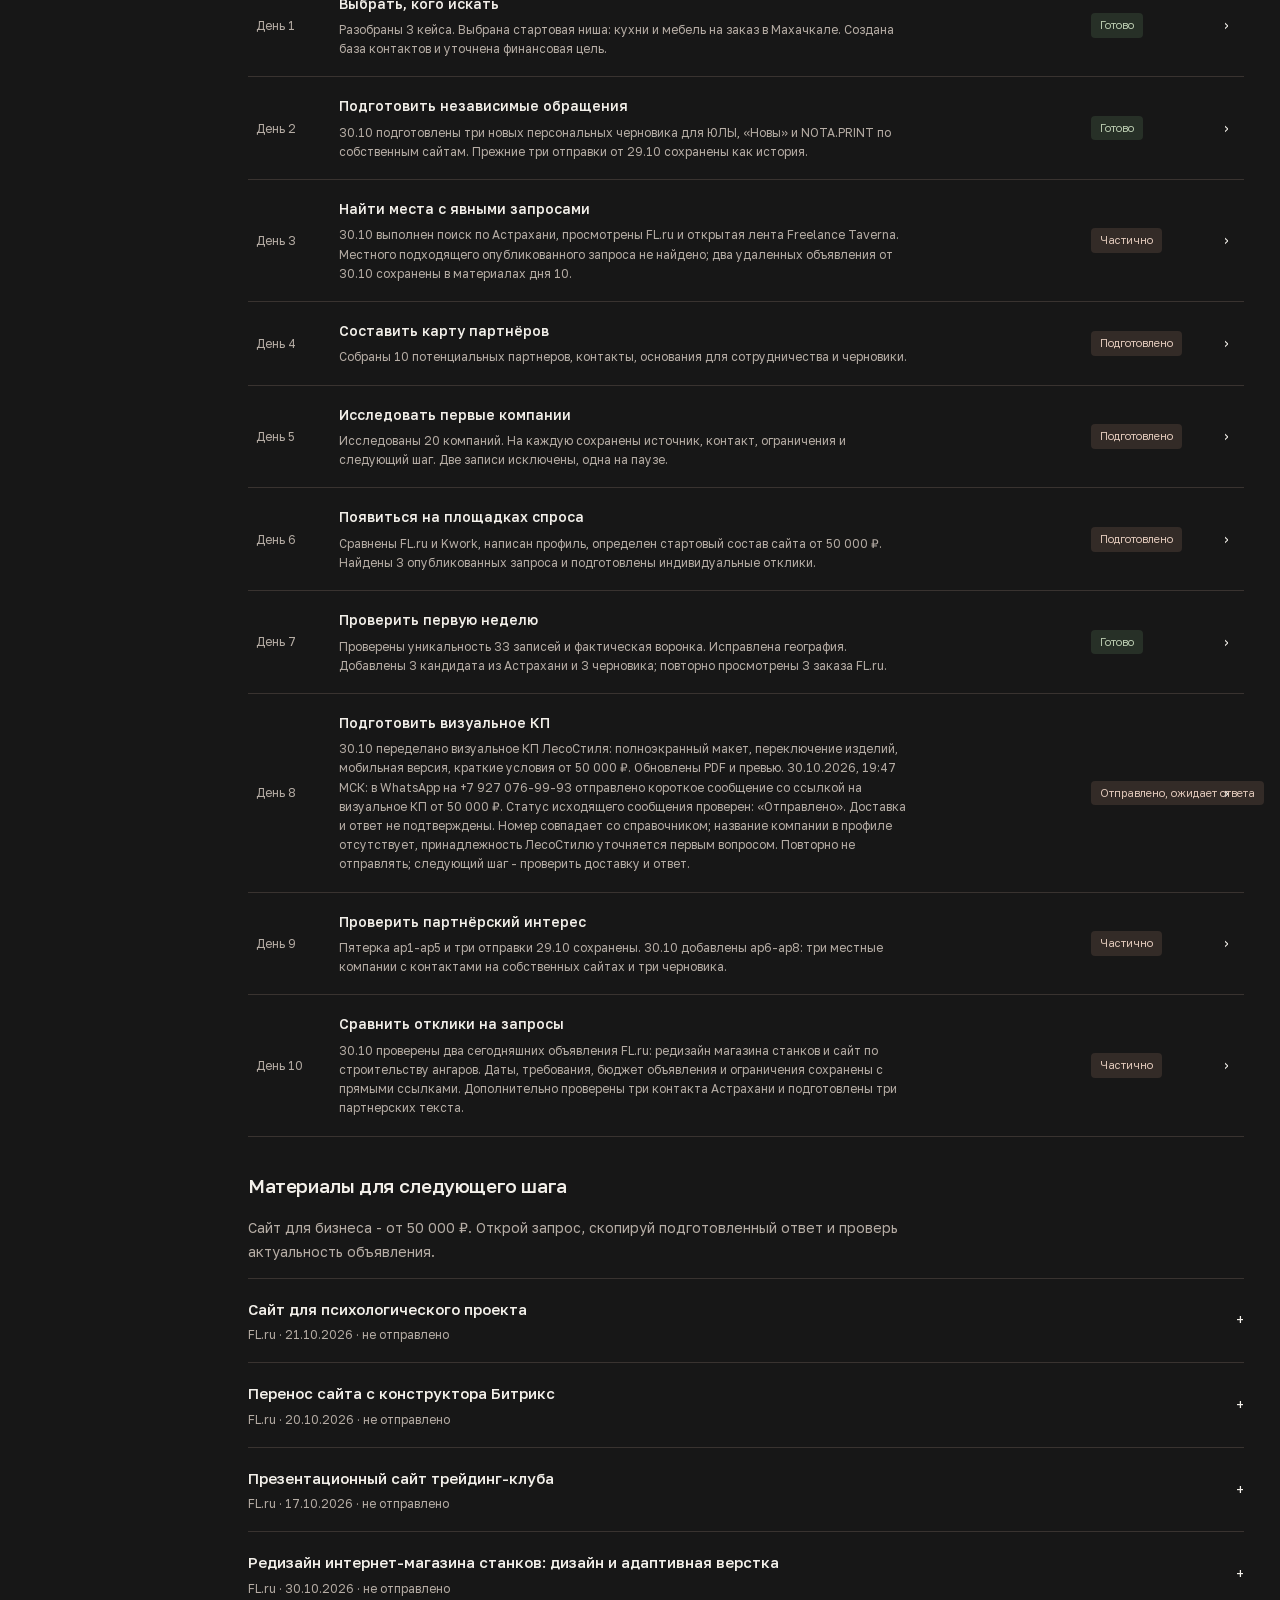
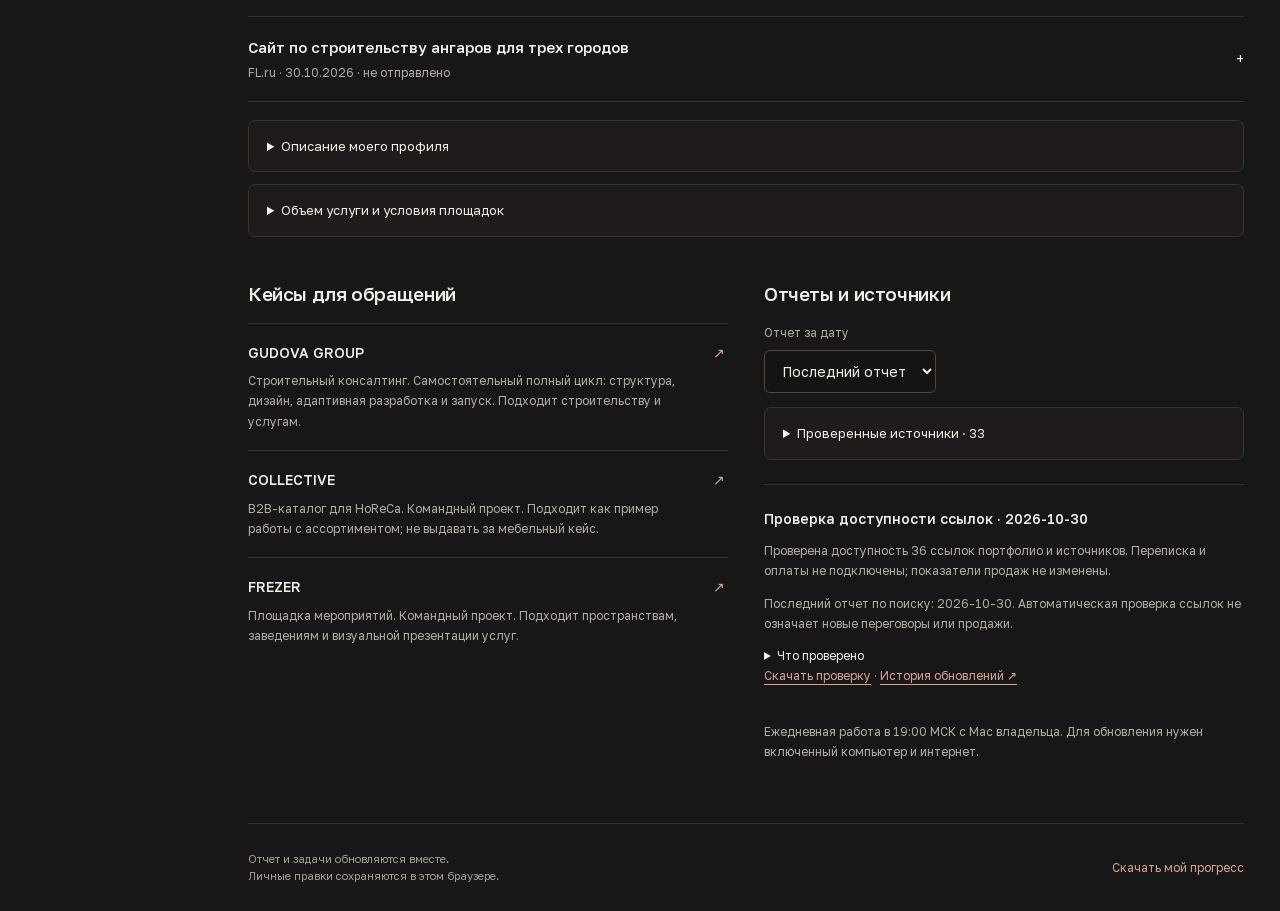
==== commit dfb62d22: "Record LesoStil proposal sent through WhatsApp with unconfirmed delivery" ====
--- a/docs/index.html
+++ b/docs/index.html
@@ -1,4 +1,4 @@
 <!doctype html>
 <html lang="ru"><head><meta charset="UTF-8"><meta name="viewport" content="width=device-width,initial-scale=1"><meta name="theme-color" content="#171717"><title>XXVII - Рабочее пространство</title><meta name="description" content="План работы XXVII: задачи, контакты и отчеты"><link rel="icon" href="assets/favicon.svg"><link rel="preload" href="assets/golos-cyrillic.woff2" as="font" type="font/woff2" crossorigin><link rel="stylesheet" href="style.css?v=912bfc16dd"></head>
 <body><a class="skip-link" href="#view">К содержимому</a><aside class="sidebar"><a class="logo" href="#report" aria-label="XXVII - обзор">xxvii<sup>°</sup></a><div class="workspace-name">Рабочее пространство</div><nav aria-label="Разделы"><button data-tab="report"><span>Обзор</span></button><button data-tab="plan"><span>План на месяц</span></button><button data-tab="contacts"><span>Контакты</span></button><button data-tab="channels"><span>Каналы продаж</span></button><button data-tab="scripts"><span>Сообщения</span></button><button data-tab="results"><span>Учет продаж</span></button></nav><div class="side-bottom"><a href="https://xxvii.ru" target="_blank" rel="noopener">Мое портфолио <span aria-hidden="true">↗</span></a><p>Сайты, дизайн<br>и разработка</p></div></aside>
-<main><header class="topbar"><span id="workspaceTitle">Обзор</span><a href="https://github.com/jonessssenator-art/xxvii-client-plan" target="_blank" rel="noopener">История обновлений ↗</a></header><div class="workspace-body"><div class="progress-line"><span id="progressLabel">Загрузка прогресса</span><div class="track"><div id="progressBar"></div></div><span id="percent">0%</span></div><section id="view" aria-live="polite"></section><footer><span>Отчет и задачи обновляются вместе.<br>Личные правки сохраняются в этом браузере.</span><button id="export">Скачать мой прогресс</button></footer></div></main><div id="toast" role="status"></div><script src="plan.js?v=7e43757fd9"></script><script src="channels.js?v=e0625d6364"></script><script src="execution.js?v=340889ccc2"></script><script src="studio.js?v=37f13f7a26"></script><script src="app.js?v=8ce16da7ee"></script></body></html>
+<main><header class="topbar"><span id="workspaceTitle">Обзор</span><a href="https://github.com/jonessssenator-art/xxvii-client-plan" target="_blank" rel="noopener">История обновлений ↗</a></header><div class="workspace-body"><div class="progress-line"><span id="progressLabel">Загрузка прогресса</span><div class="track"><div id="progressBar"></div></div><span id="percent">0%</span></div><section id="view" aria-live="polite"></section><footer><span>Отчет и задачи обновляются вместе.<br>Личные правки сохраняются в этом браузере.</span><button id="export">Скачать мой прогресс</button></footer></div></main><div id="toast" role="status"></div><script src="plan.js?v=7e43757fd9"></script><script src="channels.js?v=e0625d6364"></script><script src="execution.js?v=0f5ceea782"></script><script src="studio.js?v=37f13f7a26"></script><script src="app.js?v=8ce16da7ee"></script></body></html>
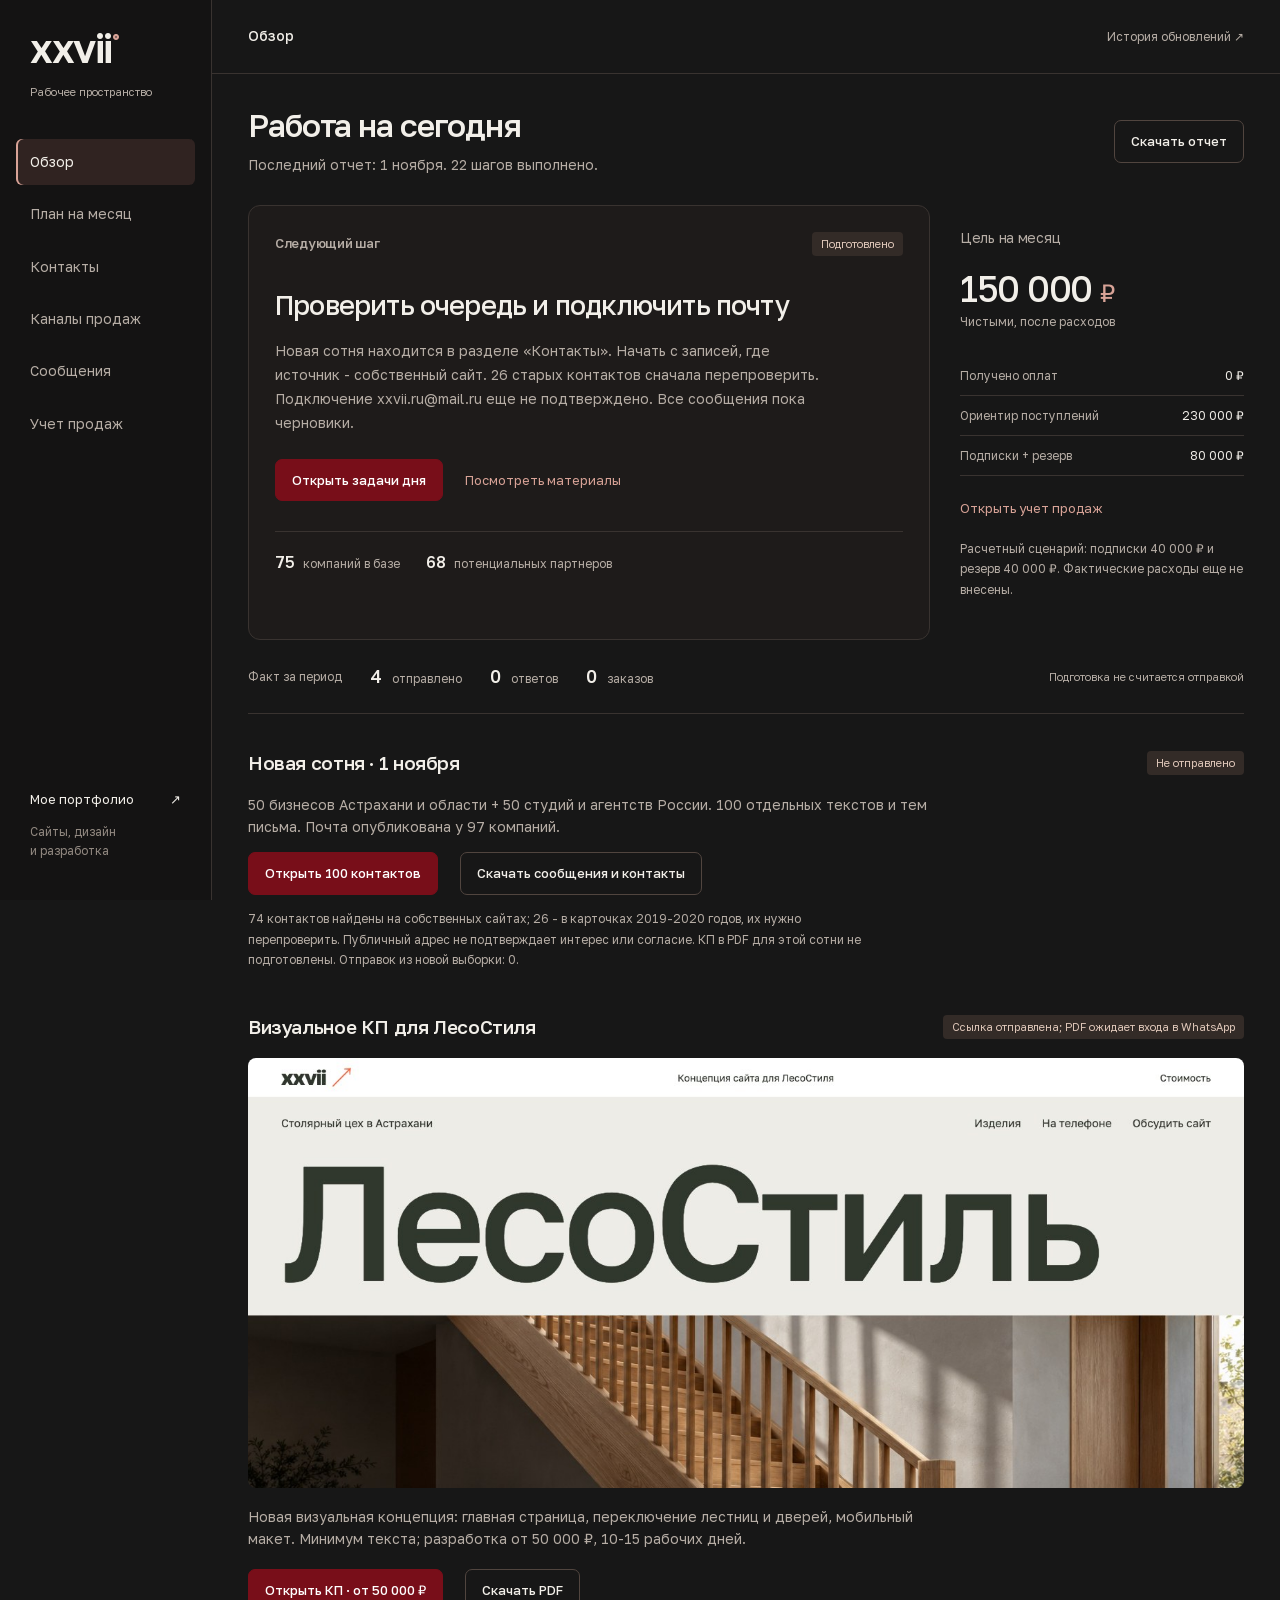
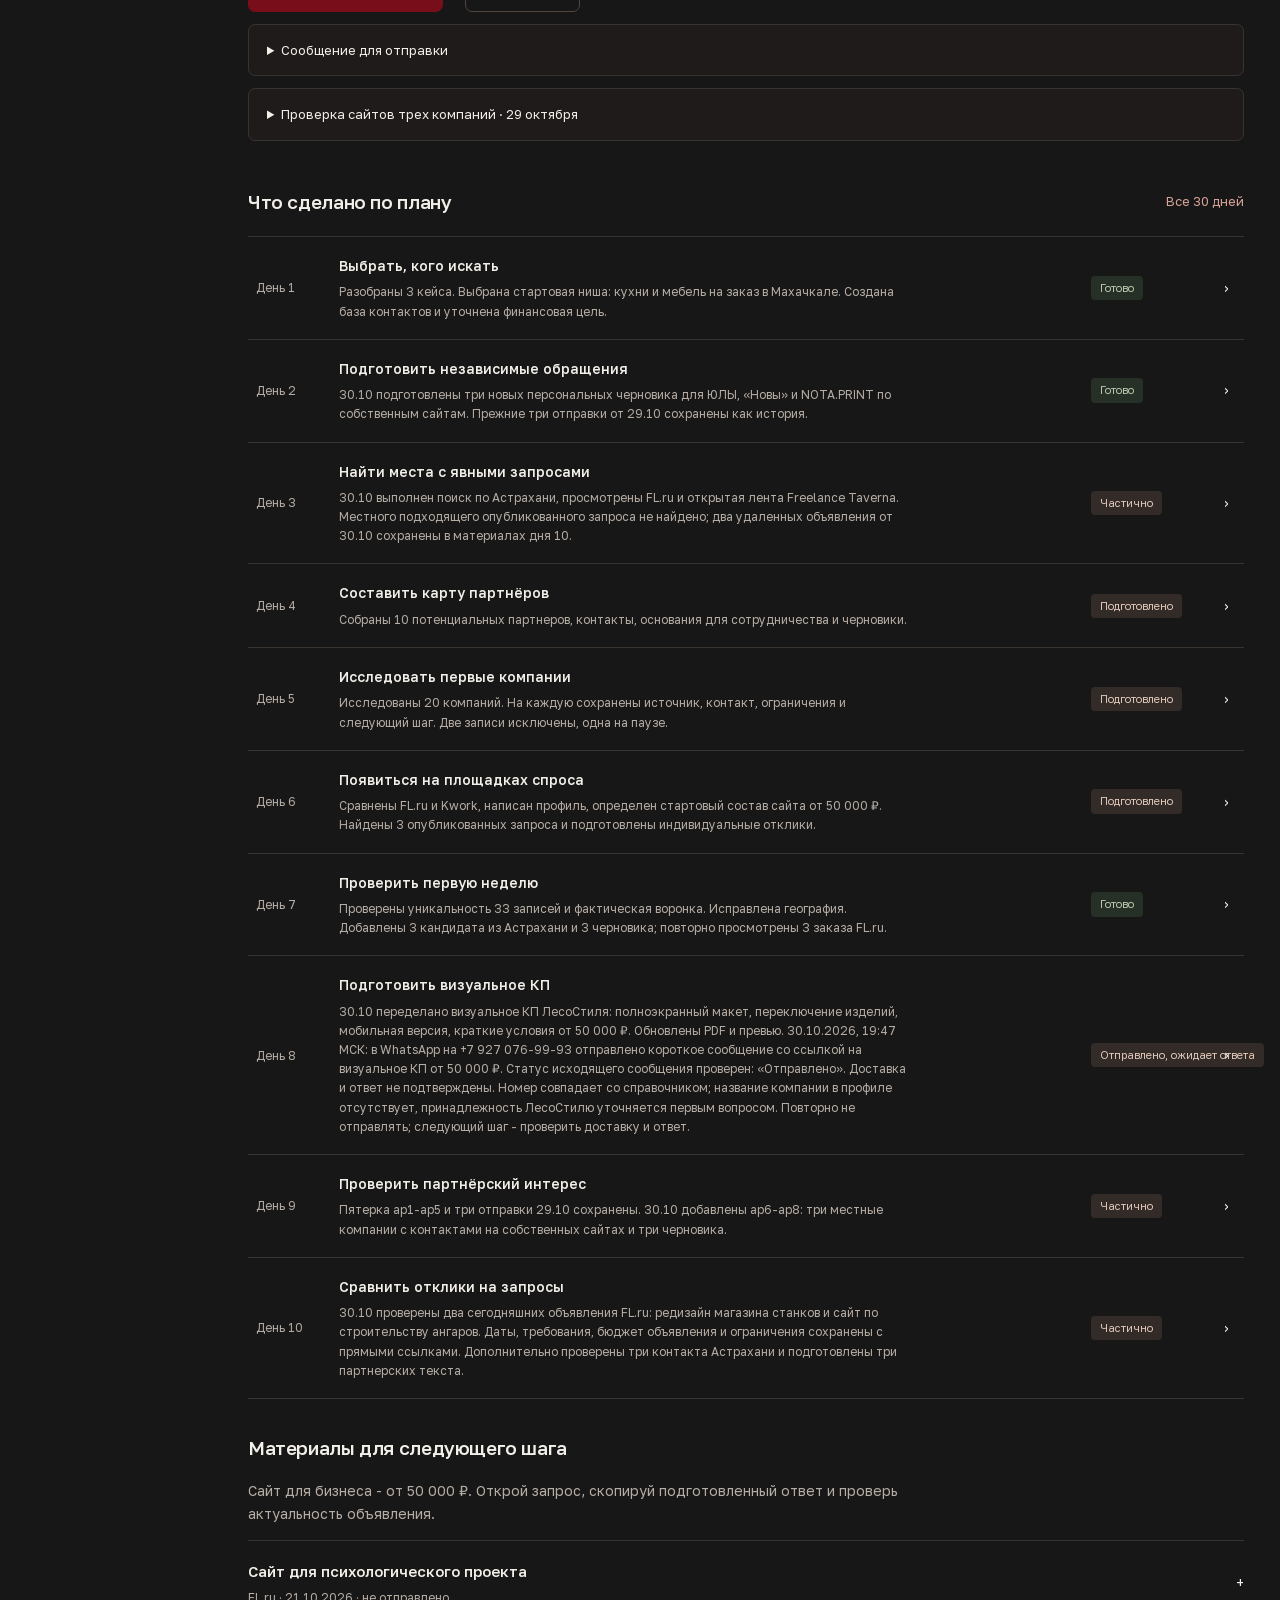
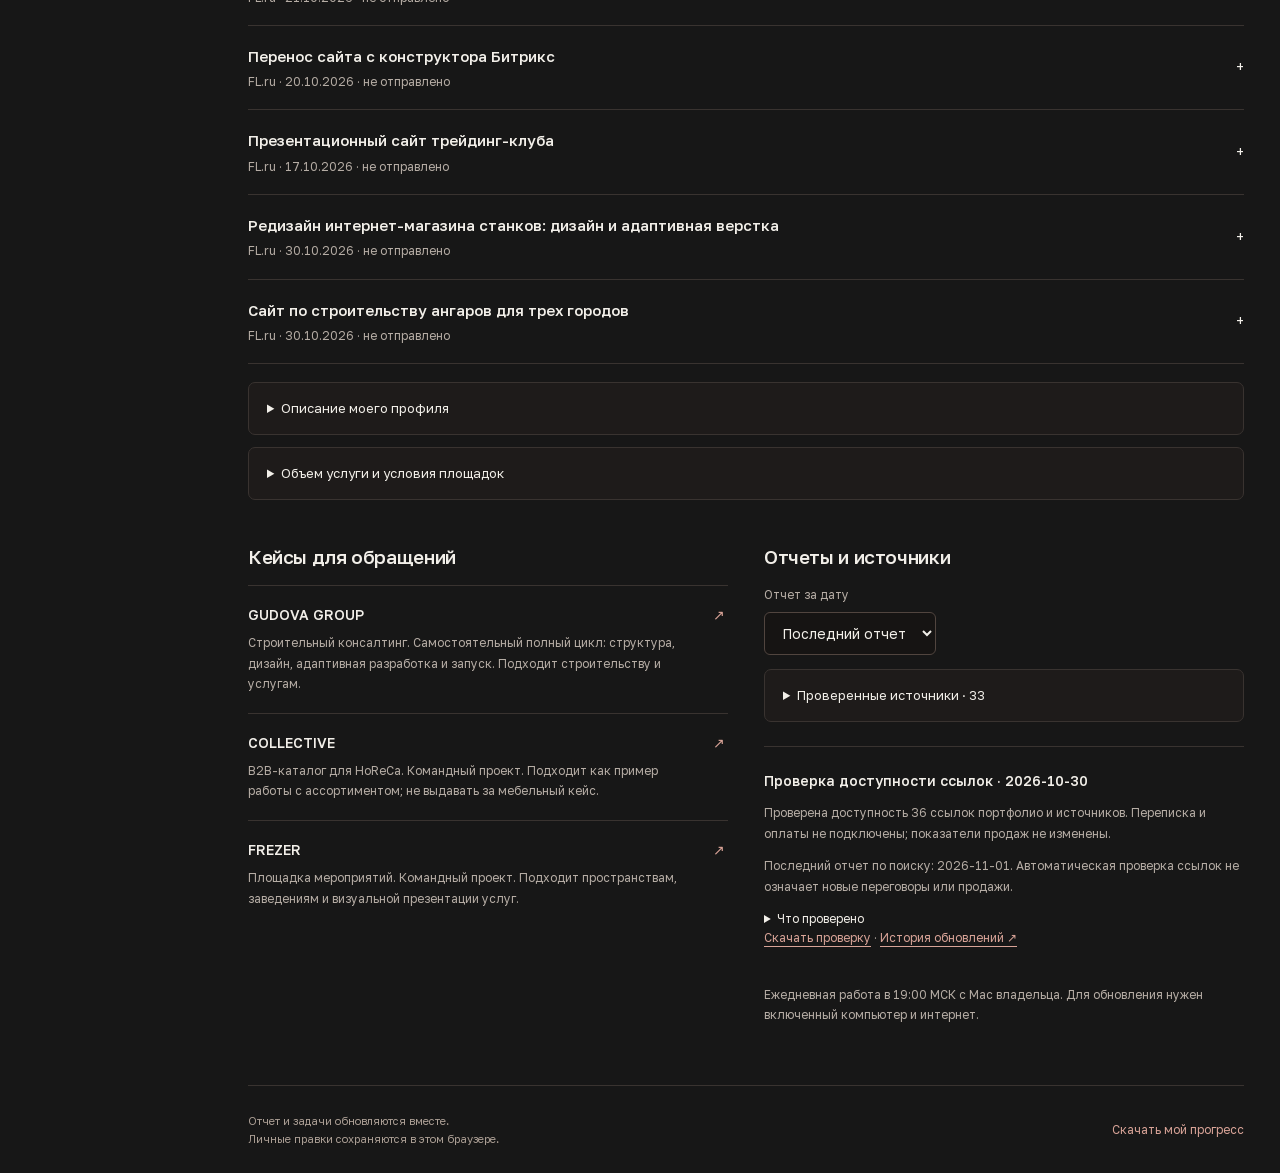
==== commit ab58fd47: "Add 100 outreach candidates, individual drafts and source quality filters" ====
--- a/docs/index.html
+++ b/docs/index.html
@@ -1,4 +1,4 @@
 <!doctype html>
-<html lang="ru"><head><meta charset="UTF-8"><meta name="viewport" content="width=device-width,initial-scale=1"><meta name="theme-color" content="#171717"><title>XXVII - Рабочее пространство</title><meta name="description" content="План работы XXVII: задачи, контакты и отчеты"><link rel="icon" href="assets/favicon.svg"><link rel="preload" href="assets/golos-cyrillic.woff2" as="font" type="font/woff2" crossorigin><link rel="stylesheet" href="style.css?v=912bfc16dd"></head>
+<html lang="ru"><head><meta charset="UTF-8"><meta name="viewport" content="width=device-width,initial-scale=1"><meta name="theme-color" content="#171717"><title>XXVII - Рабочее пространство</title><meta name="description" content="План работы XXVII: задачи, контакты и отчеты"><link rel="icon" href="assets/favicon.svg"><link rel="preload" href="assets/golos-cyrillic.woff2" as="font" type="font/woff2" crossorigin><link rel="stylesheet" href="style.css?v=76e11eca8b"></head>
 <body><a class="skip-link" href="#view">К содержимому</a><aside class="sidebar"><a class="logo" href="#report" aria-label="XXVII - обзор">xxvii<sup>°</sup></a><div class="workspace-name">Рабочее пространство</div><nav aria-label="Разделы"><button data-tab="report"><span>Обзор</span></button><button data-tab="plan"><span>План на месяц</span></button><button data-tab="contacts"><span>Контакты</span></button><button data-tab="channels"><span>Каналы продаж</span></button><button data-tab="scripts"><span>Сообщения</span></button><button data-tab="results"><span>Учет продаж</span></button></nav><div class="side-bottom"><a href="https://xxvii.ru" target="_blank" rel="noopener">Мое портфолио <span aria-hidden="true">↗</span></a><p>Сайты, дизайн<br>и разработка</p></div></aside>
-<main><header class="topbar"><span id="workspaceTitle">Обзор</span><a href="https://github.com/jonessssenator-art/xxvii-client-plan" target="_blank" rel="noopener">История обновлений ↗</a></header><div class="workspace-body"><div class="progress-line"><span id="progressLabel">Загрузка прогресса</span><div class="track"><div id="progressBar"></div></div><span id="percent">0%</span></div><section id="view" aria-live="polite"></section><footer><span>Отчет и задачи обновляются вместе.<br>Личные правки сохраняются в этом браузере.</span><button id="export">Скачать мой прогресс</button></footer></div></main><div id="toast" role="status"></div><script src="plan.js?v=7e43757fd9"></script><script src="channels.js?v=e0625d6364"></script><script src="execution.js?v=0f5ceea782"></script><script src="studio.js?v=37f13f7a26"></script><script src="app.js?v=8ce16da7ee"></script></body></html>
+<main><header class="topbar"><span id="workspaceTitle">Обзор</span><a href="https://github.com/jonessssenator-art/xxvii-client-plan" target="_blank" rel="noopener">История обновлений ↗</a></header><div class="workspace-body"><div class="progress-line"><span id="progressLabel">Загрузка прогресса</span><div class="track"><div id="progressBar"></div></div><span id="percent">0%</span></div><section id="view" aria-live="polite"></section><footer><span>Отчет и задачи обновляются вместе.<br>Личные правки сохраняются в этом браузере.</span><button id="export">Скачать мой прогресс</button></footer></div></main><div id="toast" role="status"></div><script src="plan.js?v=7e43757fd9"></script><script src="channels.js?v=e0625d6364"></script><script src="execution.js?v=0f5ceea782"></script><script src="studio.js?v=540b6dedf2"></script><script src="app.js?v=8ce16da7ee"></script></body></html>
--- a/docs/style.css
+++ b/docs/style.css
@@ -4,3 +4,7 @@
 @media(max-width:1150px){.sidebar{width:185px}.logo{font-size:36px}main{margin-left:185px}.workspace-body{padding:28px 24px 0}.topbar{padding:0 24px}.overview-grid{grid-template-columns:minmax(0,1fr) 240px;gap:24px}.next-action{padding:22px}.next-action>h3{font-size:24px}.pipeline-line{gap:20px;flex-wrap:wrap}.pipeline-line p{width:100%;margin:0}.plan-workspace{grid-template-columns:minmax(0,1fr)}.day-notebook{width:100%}#dayNotes{min-height:180px}.contact-columns,.contact>summary{grid-template-columns:minmax(150px,1fr) minmax(150px,1fr) 90px 12px;gap:12px}.contact-body{grid-template-columns:1fr}.reference-grid{gap:24px}}
 @media(max-width:760px){.sidebar{position:static;width:100%;padding:18px 20px 0;border-right:0;border-bottom:1px solid var(--line)}.logo{font-size:32px;margin:0}.logo sup{font-size:14px}.workspace-name{margin:-26px 0 24px 100px;font-size:11px}.sidebar nav{display:flex;overflow-x:auto;gap:5px;padding:6px 0 12px}.sidebar nav button{flex-shrink:0;padding:9px 12px;min-height:40px;font-size:12px}.sidebar nav button.active{box-shadow:none;background:#392824}.side-bottom{display:none}main{margin:0}.topbar{height:54px;padding:0 20px;font-size:12px}.topbar a{font-size:11px}.workspace-body{padding:26px 20px 0}.page-heading{align-items:start;gap:16px;margin-bottom:24px}h1,#view>h2{font-size:27px}.page-heading p{font-size:12px}.page-heading>.btn{font-size:11px;padding:9px 11px;min-height:38px}.overview-grid{grid-template-columns:1fr;gap:20px}.next-action{padding:20px}.next-action>h3{margin-top:24px;font-size:25px}.next-action>p{font-size:13px}.action-links{gap:15px;flex-wrap:wrap}.fact-strip{gap:20px;flex-wrap:wrap}.finance-ledger{padding:20px;border:1px solid var(--line);border-radius:10px}.finance-ledger dl{margin-bottom:10px}.target-amount{font-size:32px}.finance-ledger>p{margin-bottom:16px}.pipeline-line{gap:18px;margin-bottom:28px;padding:20px 0}.pipeline-line>span{width:100%}.pipeline-line b{font-size:18px}.pipeline-line small{font-size:11px}.pipeline-line p{font-size:11px}.work-row{grid-template-columns:50px 1fr;gap:8px 12px;padding:18px 0}.work-row .status{grid-column:2;margin-top:4px}.work-row>span:last-child{display:none}.work-row strong{font-size:13px}.work-row small{font-size:12px}.section-head h2{font-size:17px}.reference-grid{grid-template-columns:1fr;gap:32px}.month-nav{grid-template-columns:repeat(10,minmax(0,1fr));padding:10px;gap:4px;margin:22px 0}.day{height:34px;font-size:11px}.day-heading{align-items:start}.day-heading h2{font-size:22px}.day-heading .time{font-size:11px}.plan-workspace{gap:24px}.task{padding:20px 0;gap:12px}.task b{font-size:14px}.task p{font-size:12px}.day-bottom .btn{font-size:12px;padding:9px 12px}.day-notebook{padding:18px}.progress-line{gap:12px;font-size:11px;margin-bottom:24px}.contact-columns{display:none}.contact>summary{grid-template-columns:minmax(0,1fr) 90px 12px;gap:8px;padding:18px 0}.contact-channel{grid-row:2;grid-column:1 / -1;font-size:12px}.contact-name small{display:none}.contact .status{font-size:10px}.contact-body{padding:20px 16px;gap:20px}.crm-tools{flex-wrap:wrap;gap:12px;margin-top:24px}.crm-tools label:first-child{width:100%;max-width:none;flex:auto}.crm-tools input{min-height:44px}.contact-message .section-head{flex-wrap:wrap;gap:8px}.cards{grid-template-columns:1fr;gap:18px}.card{padding:20px}.stats{grid-template-columns:1fr 1fr;gap:18px}.stat input{font-size:22px}.filters{flex-wrap:wrap}footer{align-items:start;font-size:10px;margin-top:36px}footer button{font-size:11px;max-width:120px;text-align:right}details .copy{white-space:normal}.plain-count{font-size:11px}.page-heading>.plain-count{padding-top:8px}.job strong{font-size:14px}.job small{font-size:11px}.schedule-note{font-size:11px}}
 @media(prefers-reduced-motion:reduce){*{scroll-behavior:auto!important}}
+
+/* Long outreach priorities stay inside the contact row on small screens. */
+@media(max-width:760px){.contact>summary>.status{max-width:100%;white-space:normal;overflow-wrap:anywhere}.contact-name,.contact-channel,.contact-evidence{min-width:0;overflow-wrap:anywhere}}
+@media(max-width:760px){.section-head{flex-wrap:wrap}.section-head>.status{max-width:100%;white-space:normal}}
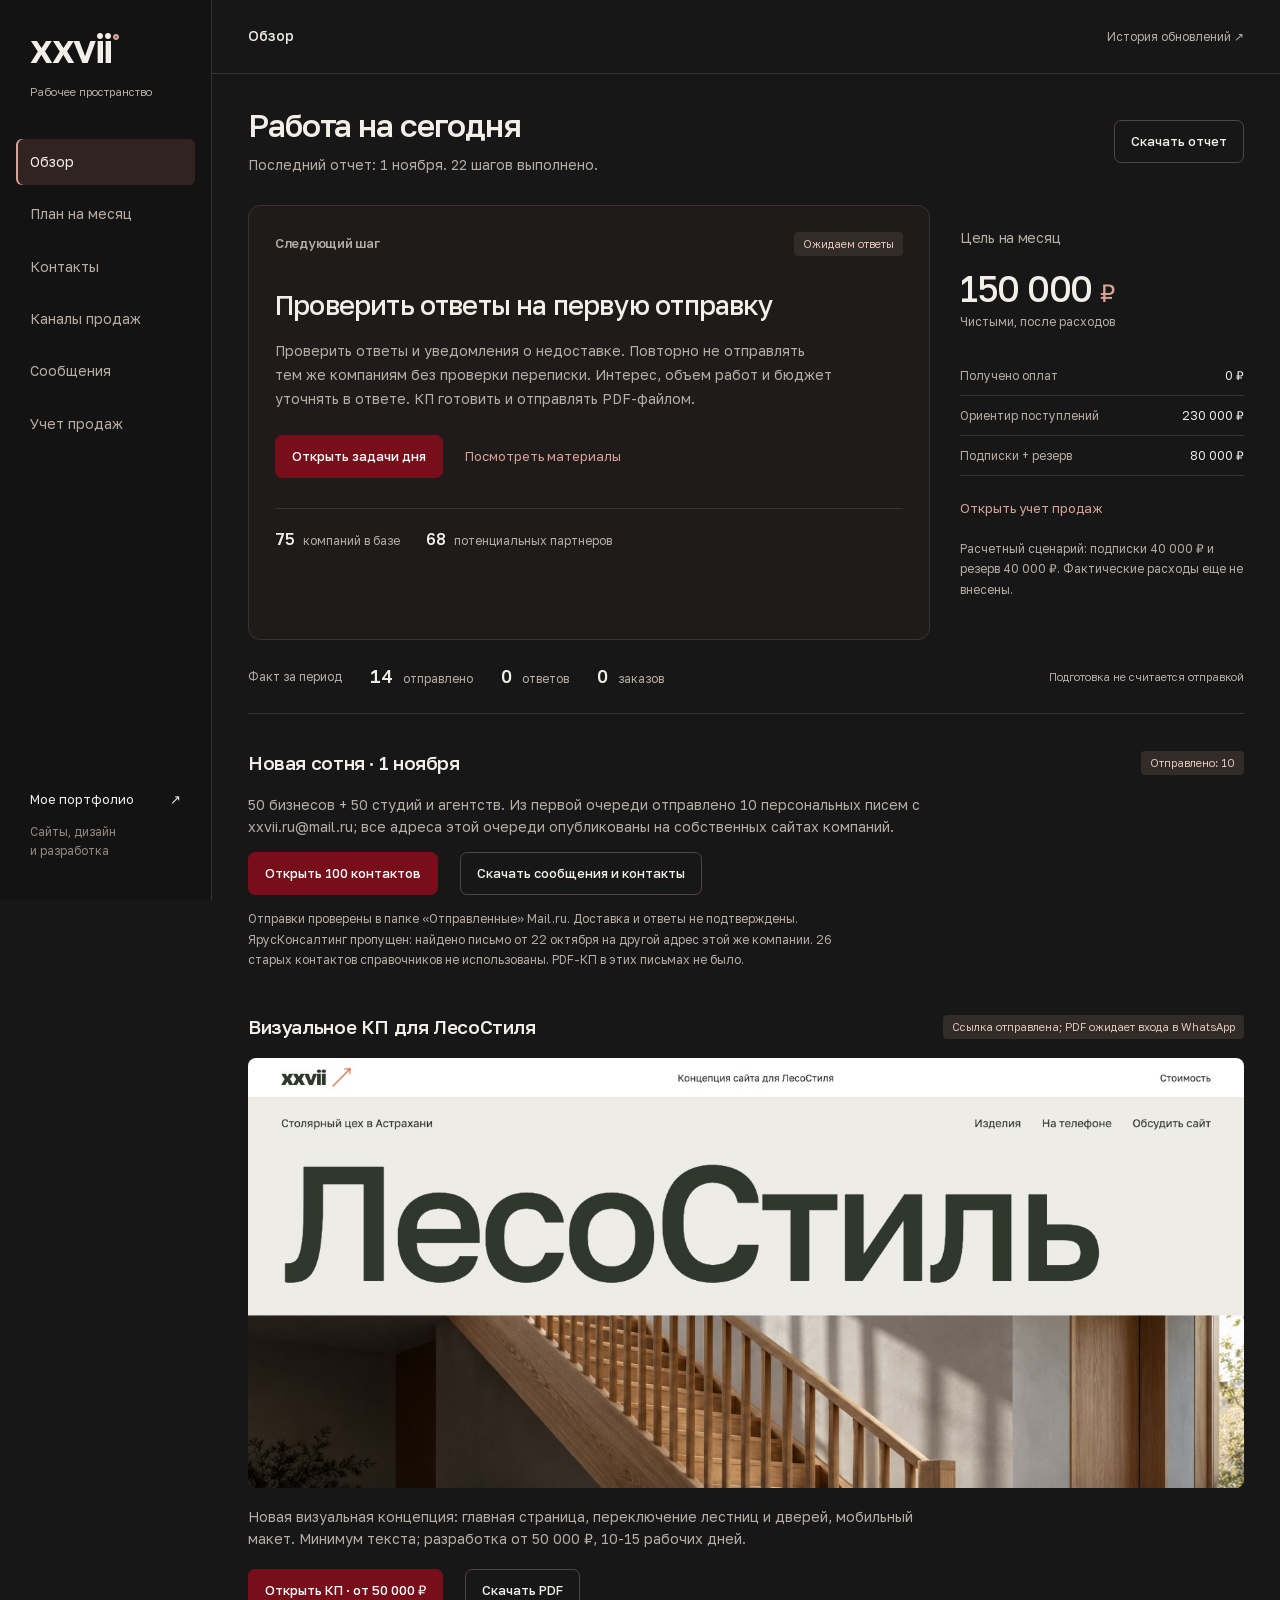
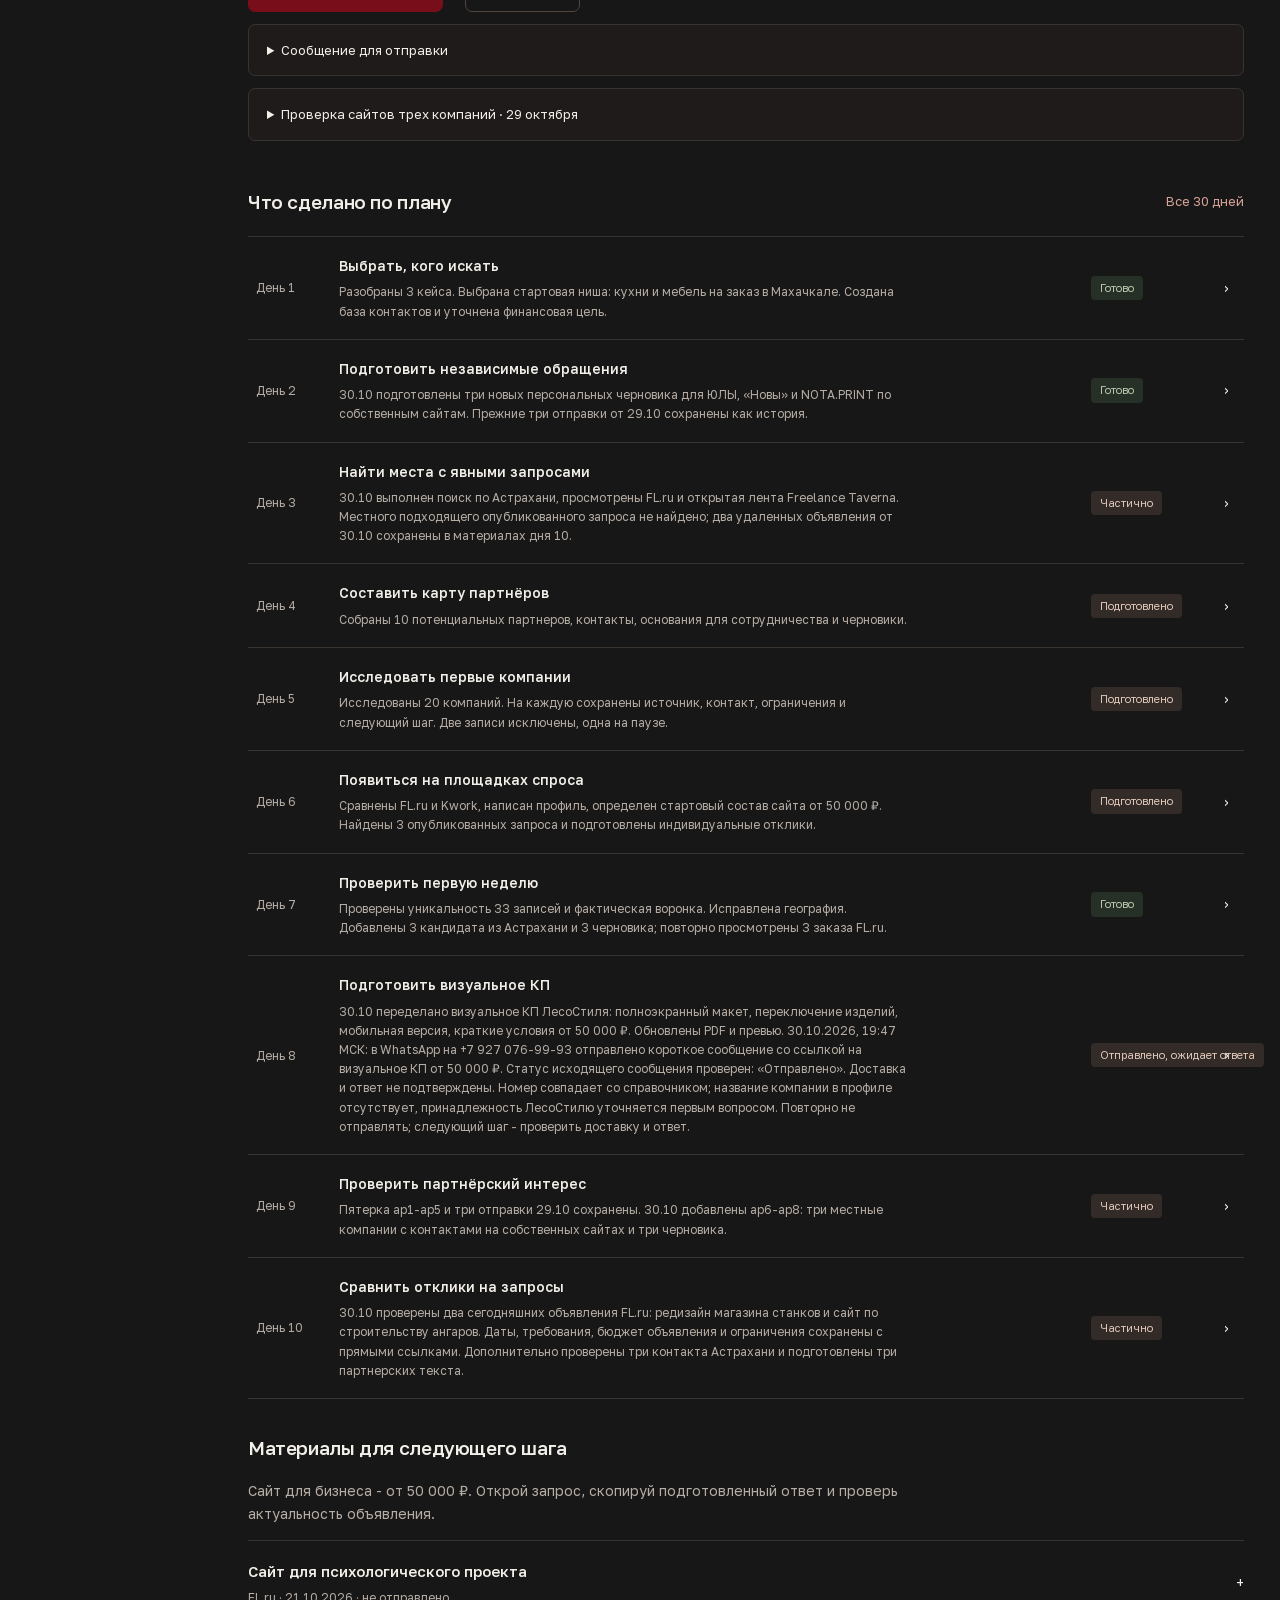
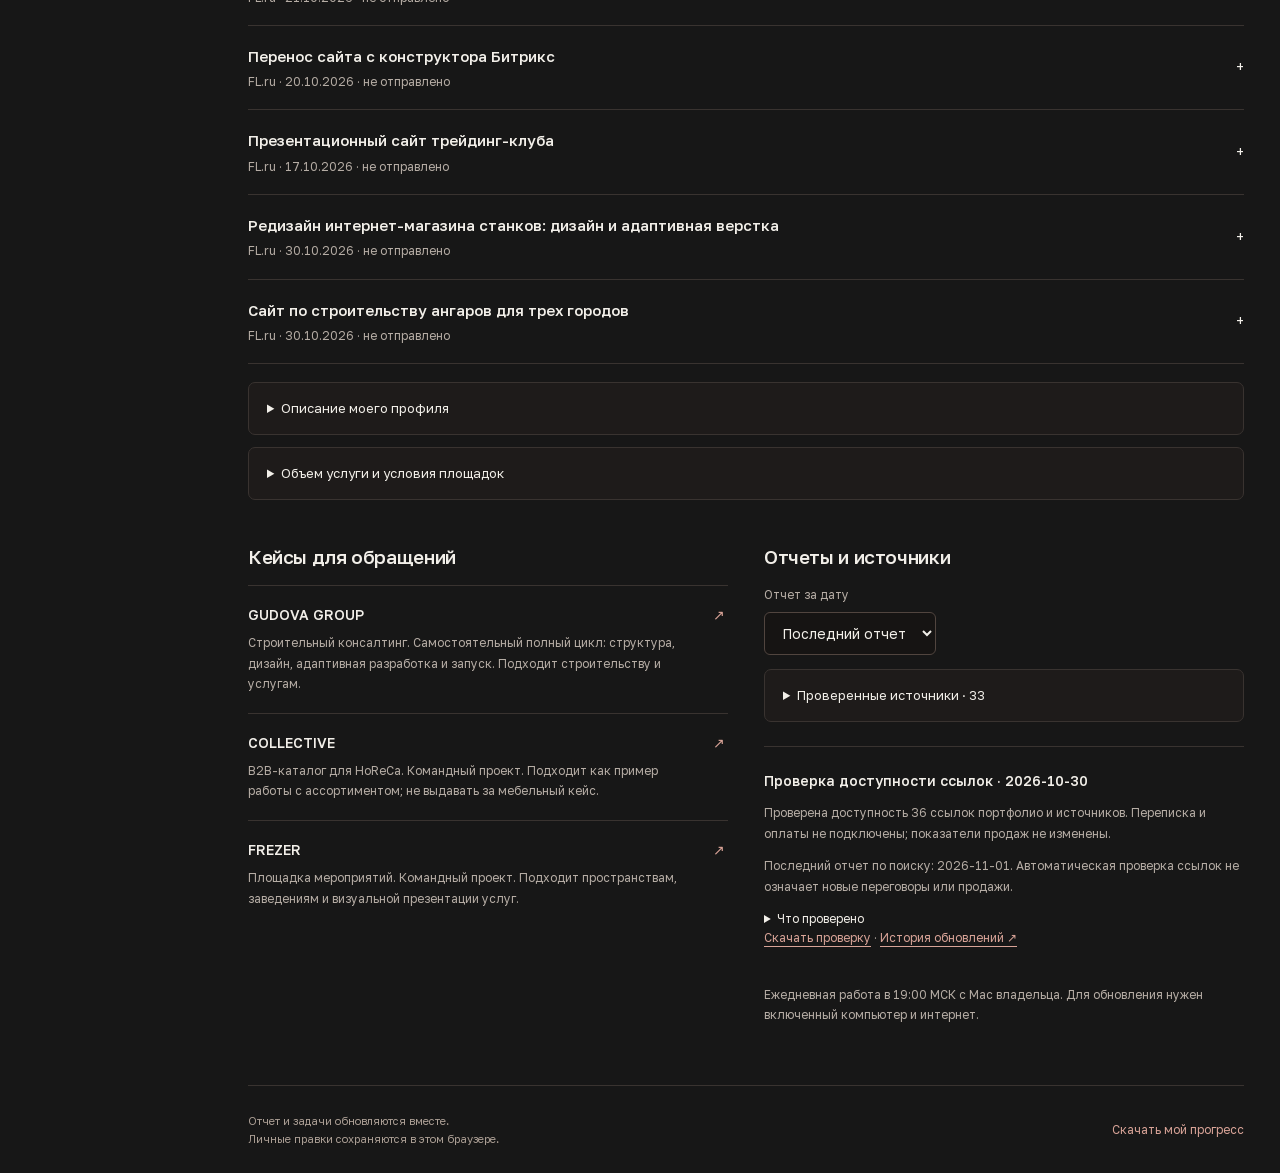
==== commit f886c280: "Record 10 confirmed Mail.ru sends and skip previously contacted company" ====
--- a/docs/index.html
+++ b/docs/index.html
@@ -1,4 +1,4 @@
 <!doctype html>
 <html lang="ru"><head><meta charset="UTF-8"><meta name="viewport" content="width=device-width,initial-scale=1"><meta name="theme-color" content="#171717"><title>XXVII - Рабочее пространство</title><meta name="description" content="План работы XXVII: задачи, контакты и отчеты"><link rel="icon" href="assets/favicon.svg"><link rel="preload" href="assets/golos-cyrillic.woff2" as="font" type="font/woff2" crossorigin><link rel="stylesheet" href="style.css?v=76e11eca8b"></head>
 <body><a class="skip-link" href="#view">К содержимому</a><aside class="sidebar"><a class="logo" href="#report" aria-label="XXVII - обзор">xxvii<sup>°</sup></a><div class="workspace-name">Рабочее пространство</div><nav aria-label="Разделы"><button data-tab="report"><span>Обзор</span></button><button data-tab="plan"><span>План на месяц</span></button><button data-tab="contacts"><span>Контакты</span></button><button data-tab="channels"><span>Каналы продаж</span></button><button data-tab="scripts"><span>Сообщения</span></button><button data-tab="results"><span>Учет продаж</span></button></nav><div class="side-bottom"><a href="https://xxvii.ru" target="_blank" rel="noopener">Мое портфолио <span aria-hidden="true">↗</span></a><p>Сайты, дизайн<br>и разработка</p></div></aside>
-<main><header class="topbar"><span id="workspaceTitle">Обзор</span><a href="https://github.com/jonessssenator-art/xxvii-client-plan" target="_blank" rel="noopener">История обновлений ↗</a></header><div class="workspace-body"><div class="progress-line"><span id="progressLabel">Загрузка прогресса</span><div class="track"><div id="progressBar"></div></div><span id="percent">0%</span></div><section id="view" aria-live="polite"></section><footer><span>Отчет и задачи обновляются вместе.<br>Личные правки сохраняются в этом браузере.</span><button id="export">Скачать мой прогресс</button></footer></div></main><div id="toast" role="status"></div><script src="plan.js?v=7e43757fd9"></script><script src="channels.js?v=e0625d6364"></script><script src="execution.js?v=0f5ceea782"></script><script src="studio.js?v=540b6dedf2"></script><script src="app.js?v=8ce16da7ee"></script></body></html>
+<main><header class="topbar"><span id="workspaceTitle">Обзор</span><a href="https://github.com/jonessssenator-art/xxvii-client-plan" target="_blank" rel="noopener">История обновлений ↗</a></header><div class="workspace-body"><div class="progress-line"><span id="progressLabel">Загрузка прогресса</span><div class="track"><div id="progressBar"></div></div><span id="percent">0%</span></div><section id="view" aria-live="polite"></section><footer><span>Отчет и задачи обновляются вместе.<br>Личные правки сохраняются в этом браузере.</span><button id="export">Скачать мой прогресс</button></footer></div></main><div id="toast" role="status"></div><script src="plan.js?v=7e43757fd9"></script><script src="channels.js?v=e0625d6364"></script><script src="execution.js?v=0f5ceea782"></script><script src="studio.js?v=44245df0a5"></script><script src="app.js?v=8ce16da7ee"></script></body></html>
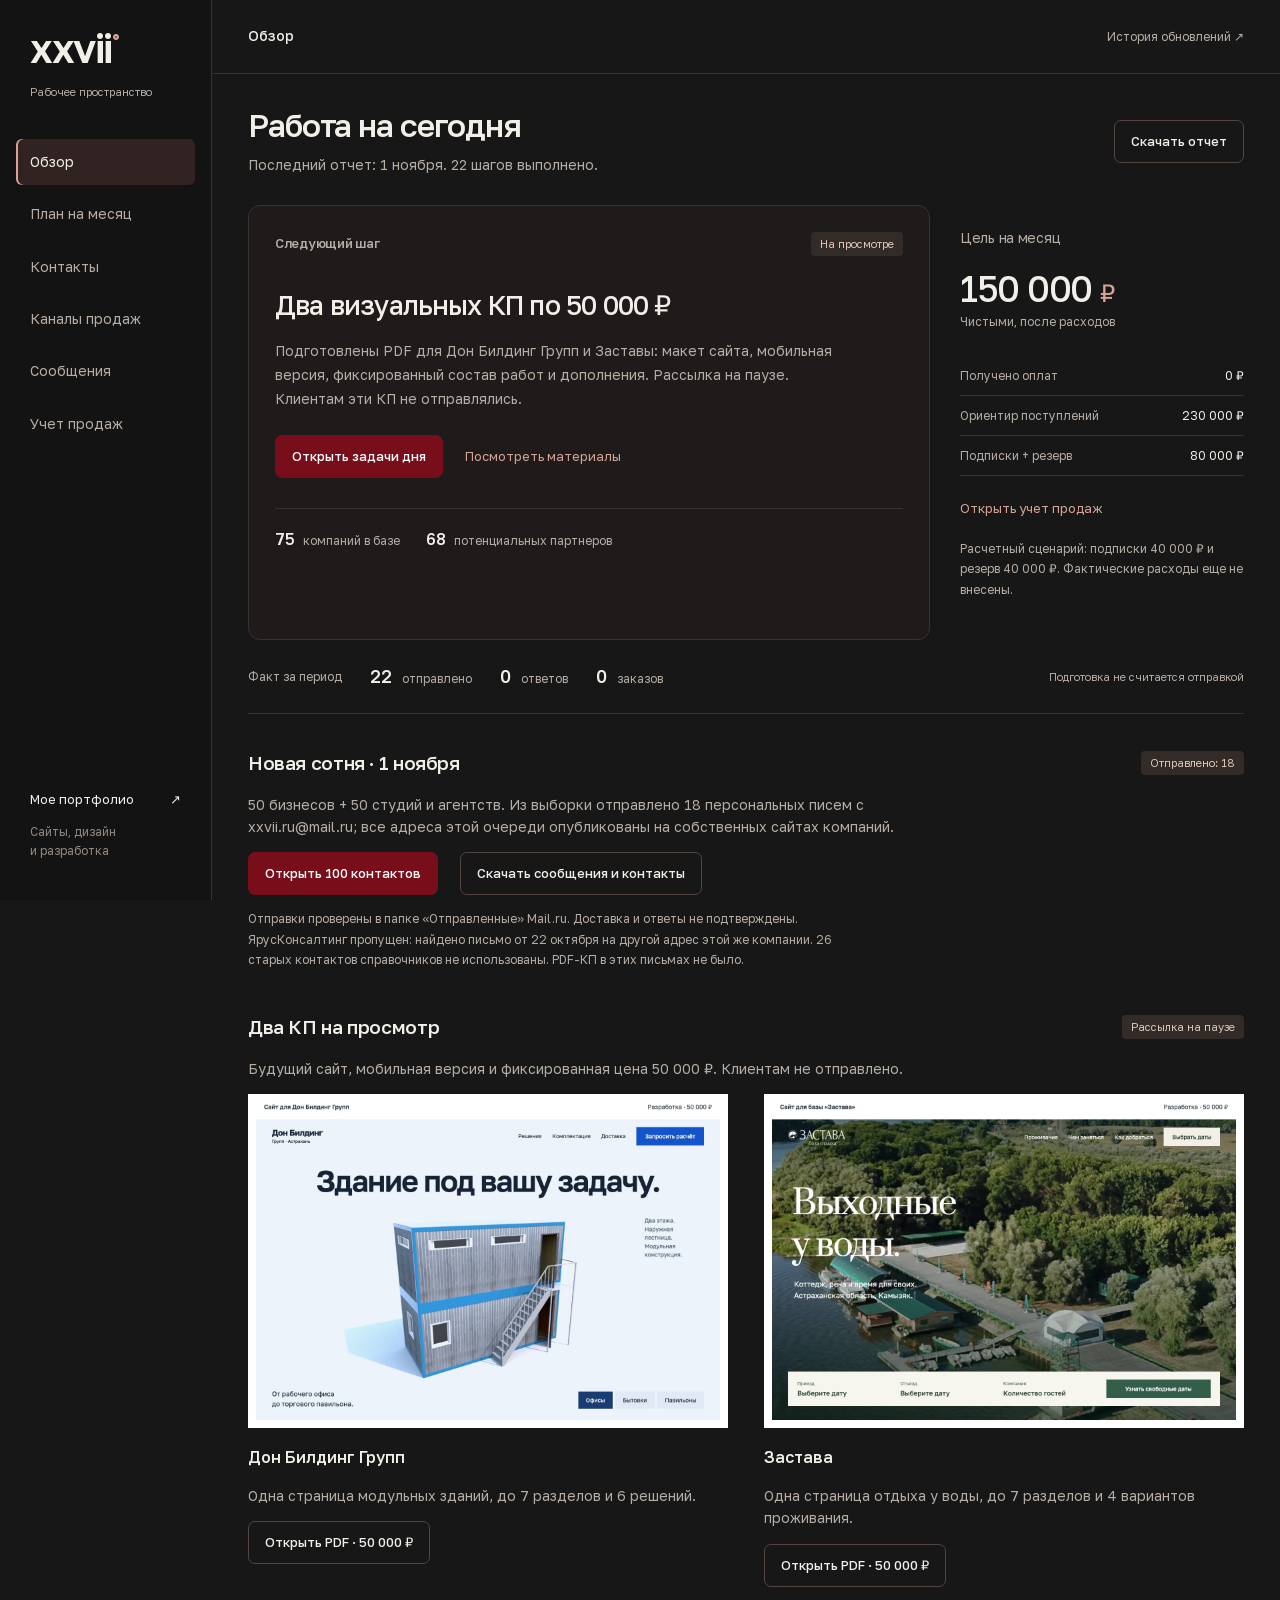
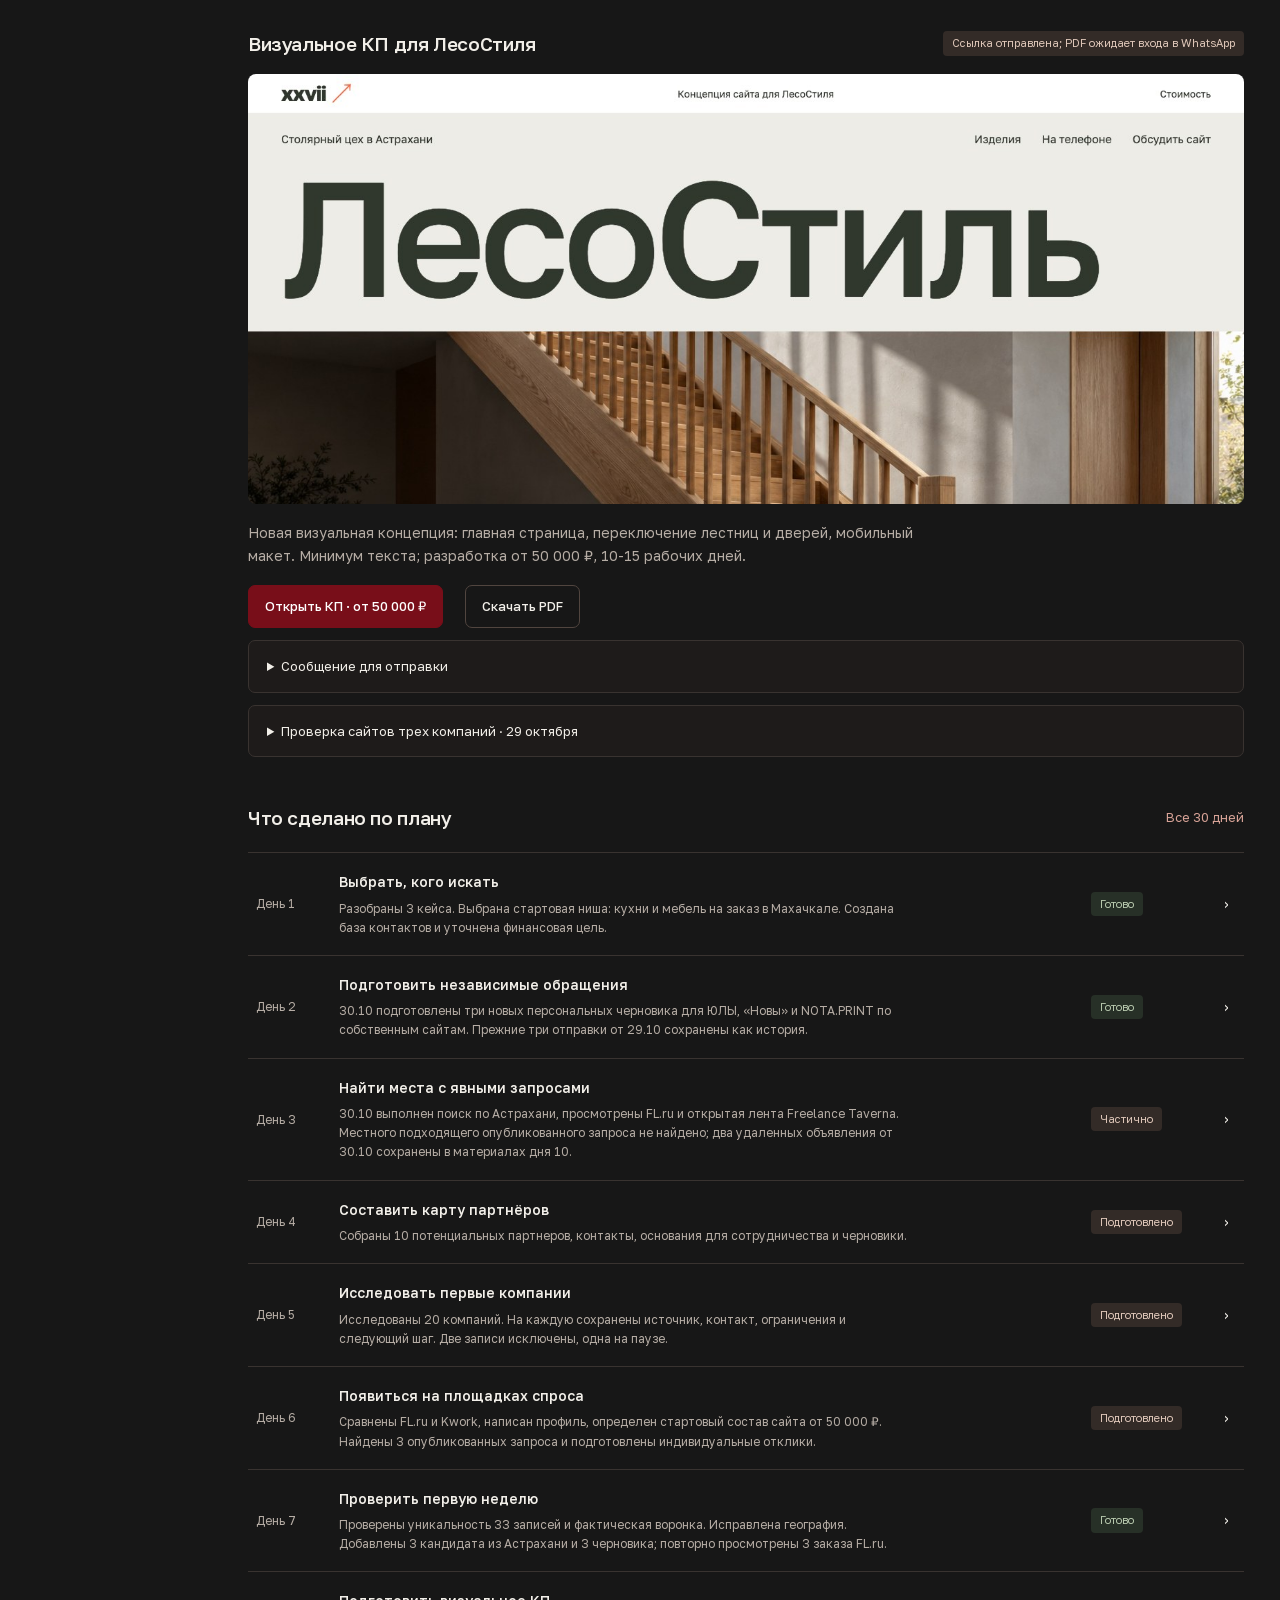
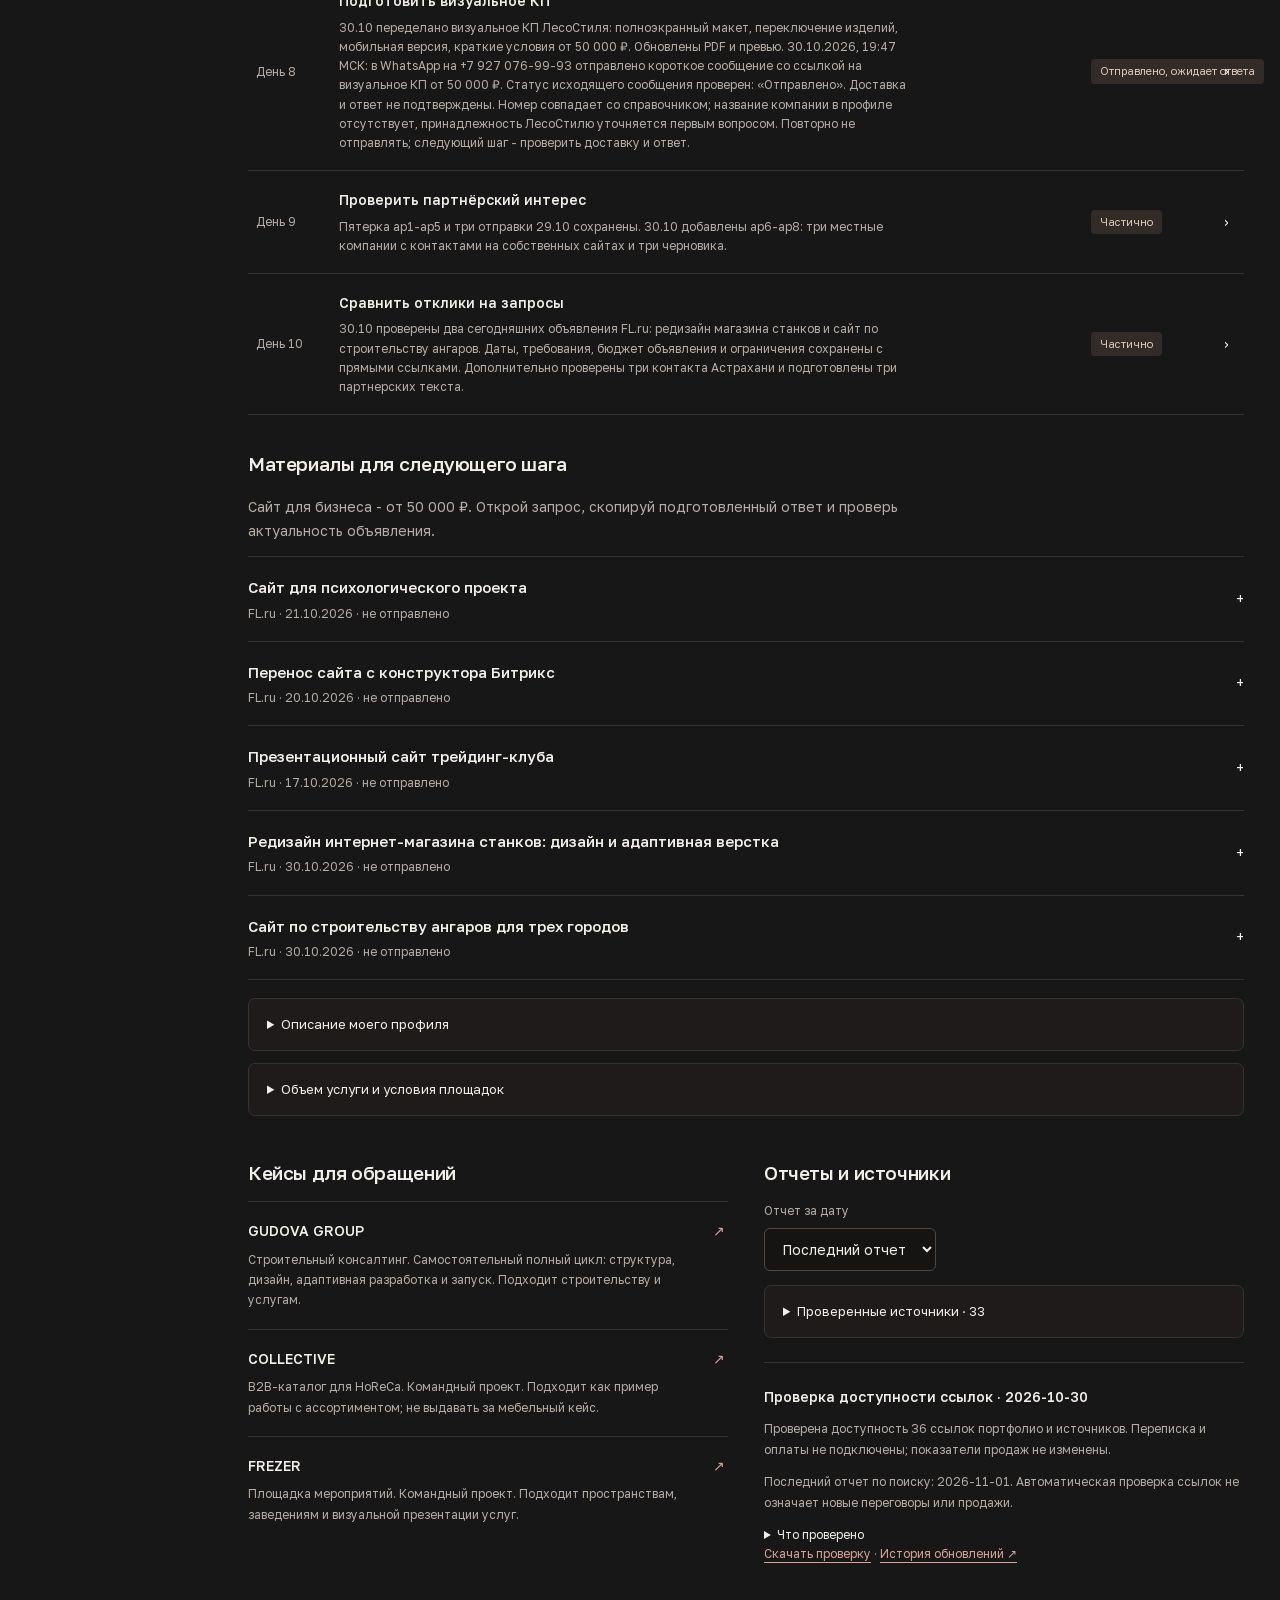
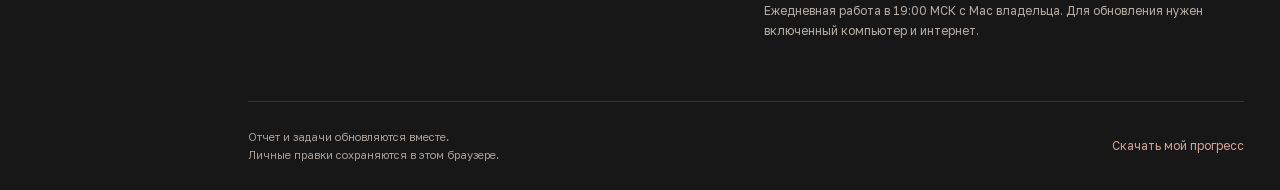
==== commit 82ebc65a: "Add two visual PDF proposals with fixed 50000 pricing" ====
--- a/docs/index.html
+++ b/docs/index.html
@@ -1,4 +1,4 @@
 <!doctype html>
 <html lang="ru"><head><meta charset="UTF-8"><meta name="viewport" content="width=device-width,initial-scale=1"><meta name="theme-color" content="#171717"><title>XXVII - Рабочее пространство</title><meta name="description" content="План работы XXVII: задачи, контакты и отчеты"><link rel="icon" href="assets/favicon.svg"><link rel="preload" href="assets/golos-cyrillic.woff2" as="font" type="font/woff2" crossorigin><link rel="stylesheet" href="style.css?v=76e11eca8b"></head>
 <body><a class="skip-link" href="#view">К содержимому</a><aside class="sidebar"><a class="logo" href="#report" aria-label="XXVII - обзор">xxvii<sup>°</sup></a><div class="workspace-name">Рабочее пространство</div><nav aria-label="Разделы"><button data-tab="report"><span>Обзор</span></button><button data-tab="plan"><span>План на месяц</span></button><button data-tab="contacts"><span>Контакты</span></button><button data-tab="channels"><span>Каналы продаж</span></button><button data-tab="scripts"><span>Сообщения</span></button><button data-tab="results"><span>Учет продаж</span></button></nav><div class="side-bottom"><a href="https://xxvii.ru" target="_blank" rel="noopener">Мое портфолио <span aria-hidden="true">↗</span></a><p>Сайты, дизайн<br>и разработка</p></div></aside>
-<main><header class="topbar"><span id="workspaceTitle">Обзор</span><a href="https://github.com/jonessssenator-art/xxvii-client-plan" target="_blank" rel="noopener">История обновлений ↗</a></header><div class="workspace-body"><div class="progress-line"><span id="progressLabel">Загрузка прогресса</span><div class="track"><div id="progressBar"></div></div><span id="percent">0%</span></div><section id="view" aria-live="polite"></section><footer><span>Отчет и задачи обновляются вместе.<br>Личные правки сохраняются в этом браузере.</span><button id="export">Скачать мой прогресс</button></footer></div></main><div id="toast" role="status"></div><script src="plan.js?v=7e43757fd9"></script><script src="channels.js?v=e0625d6364"></script><script src="execution.js?v=0f5ceea782"></script><script src="studio.js?v=44245df0a5"></script><script src="app.js?v=8ce16da7ee"></script></body></html>
+<main><header class="topbar"><span id="workspaceTitle">Обзор</span><a href="https://github.com/jonessssenator-art/xxvii-client-plan" target="_blank" rel="noopener">История обновлений ↗</a></header><div class="workspace-body"><div class="progress-line"><span id="progressLabel">Загрузка прогресса</span><div class="track"><div id="progressBar"></div></div><span id="percent">0%</span></div><section id="view" aria-live="polite"></section><footer><span>Отчет и задачи обновляются вместе.<br>Личные правки сохраняются в этом браузере.</span><button id="export">Скачать мой прогресс</button></footer></div></main><div id="toast" role="status"></div><script src="plan.js?v=7e43757fd9"></script><script src="channels.js?v=e0625d6364"></script><script src="execution.js?v=0f5ceea782"></script><script src="studio.js?v=466434a674"></script><script src="app.js?v=8ce16da7ee"></script></body></html>
